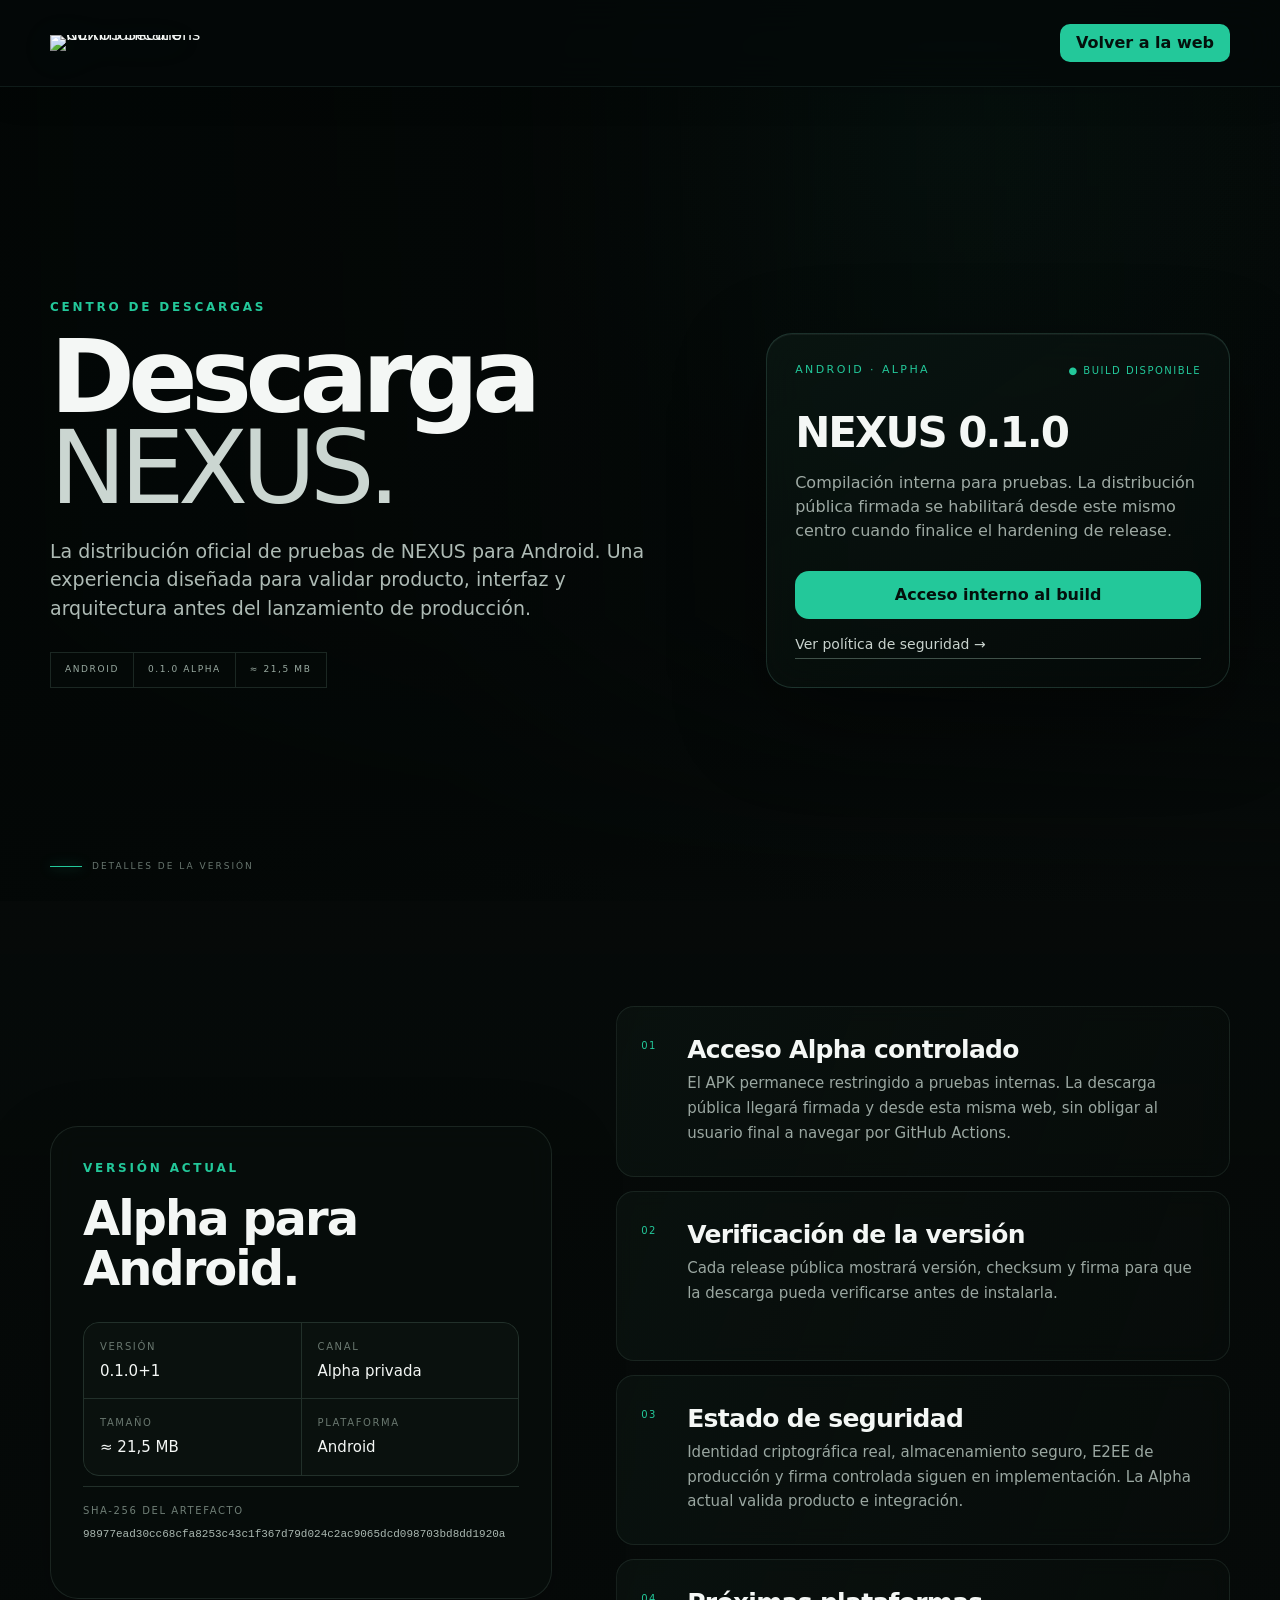
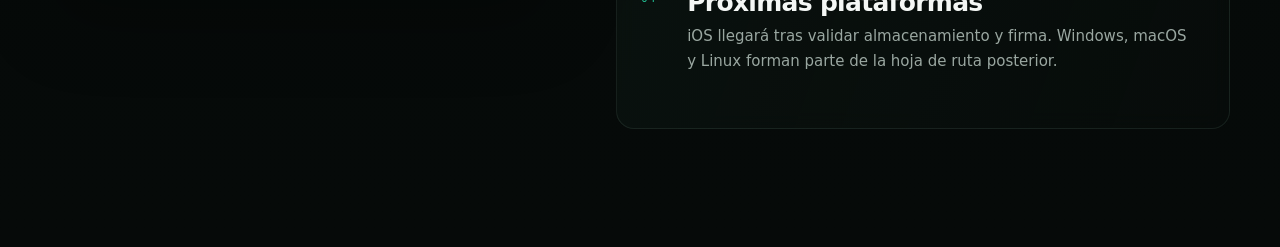
==== downloads.html @ a43343fd "fix: forzar carga visual v2 en downloads.html" ====
<!doctype html>
<html lang="es">
<head>
  <meta charset="utf-8">
  <meta name="viewport" content="width=device-width,initial-scale=1">
  <meta name="theme-color" content="#060a09">
  <meta name="robots" content="index,follow">
  <meta name="description" content="Descarga NEXUS para Android. Consulta versión, estado de la compilación, requisitos y SHA-256 de la versión Alpha.">
  <link rel="canonical" href="https://fortisintel.github.io/nexus-website/downloads.html">
  <meta property="og:type" content="website">
  <meta property="og:locale" content="es_ES">
  <meta property="og:title" content="Descargar NEXUS para Android">
  <meta property="og:description" content="Centro oficial de descargas de NEXUS. Versión Alpha para Android, información de compilación y verificación.">
  <meta property="og:url" content="https://fortisintel.github.io/nexus-website/downloads.html">
  <title>Descargar NEXUS para Android | NEXUS</title>
  <link rel="icon" type="image/webp" href="[data-uri]">
  <meta property="og:image" content="https://fortisintel.github.io/nexus-website/assets/brand/nexus-wordmark.webp">
  <link rel="stylesheet" href="assets/styles.css?v=20260921-visual-v2">
</head>
<body>
  <header class="site-header">
    <div class="shell header-inner">
      <a class="brand" href="index.html" aria-label="Volver a NEXUS">
        <img class="brand-wordmark" src="[data-uri]" alt="NEXUS Secure Communications">
      </a>
      <a class="button button-small" href="index.html">Volver a la web</a>
    </div>
  </header>

  <main>
    <section class="download-cinematic">
      <div class="download-cinematic-media" aria-hidden="true"></div>
      <div class="download-cinematic-veil" aria-hidden="true"></div>
      <div class="shell download-cinematic-inner">
        <div class="download-cinematic-copy" data-reveal>
          <p class="eyebrow">CENTRO DE DESCARGAS</p>
          <h1>Descarga<br><span>NEXUS.</span></h1>
          <p>La distribución oficial de pruebas de NEXUS para Android. Una experiencia diseñada para validar producto, interfaz y arquitectura antes del lanzamiento de producción.</p>
          <div class="download-version-line">
            <span>ANDROID</span><span>0.1.0 ALPHA</span><span>≈ 21,5 MB</span>
          </div>
        </div>

        <aside class="download-glass-card" data-reveal>
          <div class="release-top">
            <span class="platform">ANDROID · ALPHA</span>
            <span class="release-status">● BUILD DISPONIBLE</span>
          </div>
          <h2>NEXUS 0.1.0</h2>
          <p>Compilación interna para pruebas. La distribución pública firmada se habilitará desde este mismo centro cuando finalice el hardening de release.</p>
          <div class="download-glass-actions">
            <a class="button button-wide" href="https://github.com/fortisintel/nexus-secure-communications/actions/runs/35602500460" rel="noopener">Acceso interno al build</a>
            <a class="text-link" href="security.html">Ver política de seguridad →</a>
          </div>
        </aside>
      </div>
      <div class="hero-scroll-cue download-scroll-cue" aria-hidden="true"><span></span>DETALLES DE LA VERSIÓN</div>
    </section>

    <section class="download-info-section">
      <div class="download-info-texture" aria-hidden="true"></div>
      <div class="shell download-info-grid">
        <article class="release-spec-card" data-reveal>
          <p class="eyebrow">VERSIÓN ACTUAL</p>
          <h2>Alpha para Android.</h2>
          <dl class="release-facts release-facts-large">
            <div><dt>Versión</dt><dd>0.1.0+1</dd></div>
            <div><dt>Canal</dt><dd>Alpha privada</dd></div>
            <div><dt>Tamaño</dt><dd>≈ 21,5 MB</dd></div>
            <div><dt>Plataforma</dt><dd>Android</dd></div>
          </dl>
          <div class="release-hash">
            <span>SHA-256 DEL ARTEFACTO</span>
            <code>98977ead30cc68cfa8253c43c1f367d79d024c2ac9065dcd098703bd8dd1920a</code>
          </div>
        </article>

        <div class="download-details editorial-details">
          <article class="download-note" data-reveal>
            <span class="note-index">01</span>
            <h3>Acceso Alpha controlado</h3>
            <p>El APK permanece restringido a pruebas internas. La descarga pública llegará firmada y desde esta misma web, sin obligar al usuario final a navegar por GitHub Actions.</p>
          </article>
          <article class="download-note" data-reveal>
            <span class="note-index">02</span>
            <h3>Verificación de la versión</h3>
            <p>Cada release pública mostrará versión, checksum y firma para que la descarga pueda verificarse antes de instalarla.</p>
          </article>
          <article class="download-note" data-reveal>
            <span class="note-index">03</span>
            <h3>Estado de seguridad</h3>
            <p>Identidad criptográfica real, almacenamiento seguro, E2EE de producción y firma controlada siguen en implementación. La Alpha actual valida producto e integración.</p>
          </article>
          <article class="download-note" data-reveal>
            <span class="note-index">04</span>
            <h3>Próximas plataformas</h3>
            <p>iOS llegará tras validar almacenamiento y firma. Windows, macOS y Linux forman parte de la hoja de ruta posterior.</p>
          </article>
        </div>
      </div>
    </section>
  </main>
  <script src="assets/site.js?v=20260921-visual-v2"></script>
</body>
</html>
---- assets/styles.css ----
:root{
  --bg:#060a09;
  --bg-soft:#0c1210;
  --surface:#101714;
  --text:#f4f7f5;
  --muted:#9aa7a1;
  --line:#22302a;
  --accent:#23c89a;
  --accent-soft:#9fffe2;
  --max:1180px;
}
*{box-sizing:border-box}
html{scroll-behavior:smooth}
body{
  margin:0;
  font-family:Inter,ui-sans-serif,system-ui,-apple-system,BlinkMacSystemFont,"Segoe UI",sans-serif;
  background:var(--bg);
  color:var(--text);
  line-height:1.5;
}
a{color:inherit;text-decoration:none}
button,input,textarea,select{font:inherit}
img{max-width:100%}
.skip-link{
  position:absolute;left:-9999px;top:0;
}
.skip-link:focus{
  left:16px;top:16px;background:#fff;color:#000;padding:10px 14px;z-index:1000;
}
.shell{width:min(calc(100% - 40px),var(--max));margin:0 auto}
.site-header{
  position:sticky;top:0;z-index:50;
  background:rgba(6,10,9,.92);
  backdrop-filter:blur(18px);
  border-bottom:1px solid rgba(255,255,255,.06);
}
.header-inner{min-height:78px;display:flex;align-items:center;justify-content:space-between;gap:24px}
.brand{display:flex;align-items:center;gap:14px}
.brand-mark{
  width:42px;height:42px;border-radius:12px;display:grid;place-items:center;
  background:linear-gradient(135deg,var(--accent-soft),#0e7f63);
  color:#06100c;font-weight:900;font-size:24px;
}
.brand-copy{display:flex;flex-direction:column}
.brand-copy strong{letter-spacing:5px;font-size:16px}
.brand-copy small{font-size:8px;letter-spacing:2.2px;color:var(--muted)}
.primary-nav{display:flex;align-items:center;gap:26px;font-size:14px;color:#dbe3df}
.primary-nav a:not(.button):hover{color:#fff}
.menu-toggle{display:none;background:none;border:1px solid var(--line);color:#fff;border-radius:10px;padding:9px 12px}
.button{
  display:inline-flex;align-items:center;justify-content:center;
  min-height:48px;padding:0 20px;border-radius:14px;
  background:var(--accent);color:#04100c;font-weight:700;
  border:1px solid transparent;
}
.button:hover{filter:brightness(1.06)}
.button-small{min-height:38px;padding:0 15px;border-radius:10px}
.button-ghost{background:transparent;color:#fff;border-color:var(--line)}
.button-dark{background:#07100c;color:#fff;border-color:#07100c}
.hero{
  display:grid;grid-template-columns:1.15fr .85fr;gap:70px;align-items:center;
  padding-top:104px;padding-bottom:100px;
}
.eyebrow{margin:0 0 16px;color:var(--accent);font-size:12px;letter-spacing:2.8px;font-weight:700}
h1,h2,h3{margin:0;line-height:1.05}
h1{font-size:clamp(52px,7vw,92px);letter-spacing:-4px;max-width:780px}
h2{font-size:clamp(36px,5vw,62px);letter-spacing:-2px}
h3{font-size:26px;letter-spacing:-.7px}
.hero-lead{font-size:20px;max-width:760px;color:#b8c3be;margin:28px 0 0}
.hero-actions{display:flex;gap:12px;flex-wrap:wrap;margin-top:34px}
.hero-note{font-size:12px;color:#718079;margin-top:18px}
.hero-panel{
  border:1px solid var(--line);background:linear-gradient(180deg,#101815,#090e0c);
  border-radius:30px;padding:24px;min-height:470px;
}
.status-row{display:flex;justify-content:space-between;font-size:12px;letter-spacing:1.4px;color:var(--muted)}
.status-secure{color:var(--accent)}
.preview-chat{display:grid;gap:14px;margin:40px 0}
.preview-line{display:flex;gap:14px;padding:16px;border:1px solid var(--line);border-radius:16px;background:#0a100e}
.preview-line p{margin:4px 0 0;color:var(--muted);font-size:14px}
.avatar{width:38px;height:38px;border-radius:50%;display:grid;place-items:center;background:#16251f;color:var(--accent-soft);font-weight:700}
.ptt-button{
  width:170px;height:170px;border-radius:50%;margin:30px auto 0;display:grid;place-items:center;
  border:1px solid #295746;background:#0f221b;color:#aafbe3;font-size:13px;letter-spacing:1.6px;
}
.preview-caption{text-align:center;color:#66736d;font-size:11px;max-width:300px;margin:20px auto 0}
.section{padding-top:96px;padding-bottom:96px}
.section-heading{max-width:760px;margin-bottom:48px}
.section-heading>p:last-child{color:#a7b3ad;font-size:18px}
.feature-grid{display:grid;grid-template-columns:repeat(4,1fr);gap:16px}
.feature-card{border-top:1px solid var(--line);padding:28px 0 10px}
.feature-index{display:block;color:#637069;font-size:12px;margin-bottom:45px}
.feature-card p{color:var(--muted)}
.section-dark{background:#0a0f0d;border-top:1px solid #101713;border-bottom:1px solid #101713}
.security-layout{display:grid;grid-template-columns:.9fr 1.1fr;gap:80px}
.security-layout>div:first-child>p:last-child{color:#a7b3ad;font-size:18px}
.security-list{display:grid}
.security-list>div{padding:22px 0;border-bottom:1px solid var(--line);display:grid;grid-template-columns:220px 1fr;gap:24px}
.security-list span{color:var(--muted)}
.download-grid{display:grid;grid-template-columns:1.4fr 1fr 1fr;gap:16px}
.download-card{border:1px solid var(--line);border-radius:22px;padding:28px;background:#0a0f0d;min-height:300px;display:flex;flex-direction:column;justify-content:space-between}
.download-card.featured{background:linear-gradient(145deg,#10231c,#0a0f0d)}
.download-card p{color:var(--muted)}
.platform{font-size:11px;letter-spacing:2.4px;color:var(--accent)}
.download-meta{display:grid;gap:5px;color:#748179;font-size:12px}
.section-accent{background:var(--accent);color:#04100c}
.section-accent .eyebrow{color:#0a5f49}
.org-layout{display:grid;grid-template-columns:1fr 1fr;gap:80px}
.org-copy p{font-size:18px}
.org-copy ul{padding-left:18px;margin:28px 0}
.docs-grid{display:grid;grid-template-columns:repeat(3,1fr);gap:16px}
.doc-card{border:1px solid var(--line);border-radius:18px;padding:22px;display:flex;min-height:150px;flex-direction:column;justify-content:space-between;background:#0a0f0d}
.doc-card span{color:var(--accent);font-size:12px;letter-spacing:1.6px}
.doc-card strong{font-size:18px}
.about{max-width:860px;margin-left:auto;margin-right:auto}
.about>p:last-child{color:var(--muted);font-size:18px;max-width:720px}
.site-footer{border-top:1px solid var(--line);padding:48px 0}
.footer-grid{display:grid;grid-template-columns:1.5fr 1fr 1fr auto;gap:30px;align-items:start}
.footer-grid>div{display:grid;gap:8px}
.footer-grid p{margin:0;color:var(--muted);font-size:11px;letter-spacing:2px}
.footer-grid a{color:#b8c3be;font-size:14px}
.footer-grid small{color:#68756f}
@media (max-width:900px){
  .menu-toggle{display:block}
  .primary-nav{
    display:none;position:absolute;left:20px;right:20px;top:70px;flex-direction:column;align-items:stretch;
    padding:18px;background:#0b100e;border:1px solid var(--line);border-radius:16px
  }
  .primary-nav.is-open{display:flex}
  .hero,.security-layout,.org-layout{grid-template-columns:1fr;gap:42px}
  .feature-grid{grid-template-columns:repeat(2,1fr)}
  .download-grid{grid-template-columns:1fr}
  .docs-grid{grid-template-columns:1fr}
  .footer-grid{grid-template-columns:1fr 1fr}
}
@media (max-width:600px){
  .shell{width:min(calc(100% - 28px),var(--max))}
  .hero{padding-top:68px;padding-bottom:70px}
  h1{letter-spacing:-2.4px}
  .hero-lead{font-size:17px}
  .feature-grid{grid-template-columns:1fr}
  .security-list>div{grid-template-columns:1fr;gap:6px}
  .footer-grid{grid-template-columns:1fr}
  .brand-copy small{display:none}
}
@media (prefers-reduced-motion:reduce){
  html{scroll-behavior:auto}
}

.brand-logo{width:44px;height:44px;object-fit:contain;border-radius:12px;flex:0 0 auto}
.hero-brand-logo{display:block;width:min(240px,72%);height:auto;margin:8px auto 26px;filter:drop-shadow(0 10px 32px rgba(35,200,154,.18))}
.footer-logo{display:block;width:190px;max-width:100%;height:auto}
.footer-brand{align-content:start}
@media (max-width:600px){
  .hero-brand-logo{width:min(210px,78%)}
  .footer-logo{width:165px}
}
.download-showcase{display:grid;grid-template-columns:.92fr 1.08fr;gap:64px;align-items:center}
.download-copy>p:not(.eyebrow){font-size:18px;color:var(--muted);max-width:620px}
.download-actions{display:flex;align-items:center;gap:18px;flex-wrap:wrap;margin-top:30px}
.text-link{color:#c9d3ce;font-size:14px;border-bottom:1px solid #405149;padding-bottom:3px}
.release-card{border:1px solid #2a4037;border-radius:28px;padding:30px;background:linear-gradient(145deg,#10251d,#090e0c 64%);box-shadow:inset 0 1px 0 rgba(255,255,255,.04)}
.release-top{display:flex;justify-content:space-between;gap:18px;align-items:center;margin-bottom:32px}
.release-status{font-size:10px;letter-spacing:1.5px;color:var(--accent)}
.release-card>p{color:var(--muted);max-width:540px}
.release-facts{display:grid;grid-template-columns:repeat(2,1fr);gap:1px;background:var(--line);border:1px solid var(--line);border-radius:16px;overflow:hidden;margin:28px 0}
.release-facts div{background:#0a110e;padding:16px}
.release-facts dt{font-size:10px;letter-spacing:1.6px;text-transform:uppercase;color:#69776f}
.release-facts dd{margin:6px 0 0;font-size:15px}
.release-hash{padding:16px 0 24px;border-top:1px solid var(--line)}
.release-hash span{display:block;font-size:10px;letter-spacing:1.6px;color:#6f7e76;margin-bottom:8px}
.release-hash code{display:block;color:#aab8b1;font-size:11px;word-break:break-all;line-height:1.5}
.button-wide{width:100%}
.platform-row{display:grid;grid-template-columns:repeat(5,1fr);gap:1px;margin-top:26px;border:1px solid var(--line);background:var(--line);border-radius:16px;overflow:hidden}
.platform-row span{background:#090e0c;padding:18px;display:flex;flex-direction:column;gap:4px}
.platform-row strong{font-size:14px}
.platform-row small{color:#6d7b74;font-size:11px}
.download-page-hero{padding-top:82px;padding-bottom:48px;max-width:860px}
.download-page-hero p:last-child{color:var(--muted);font-size:18px;max-width:720px}
.download-primary{display:grid;grid-template-columns:.8fr 1.2fr;gap:32px;align-items:start;padding-bottom:90px}
.download-device{border:1px solid var(--line);border-radius:28px;padding:30px;background:linear-gradient(160deg,#123027,#08100d);min-height:420px;display:flex;flex-direction:column;justify-content:space-between}
.download-device .device-icon{font-size:58px;color:var(--accent);line-height:1}
.download-device p{color:var(--muted)}
.download-details{display:grid;gap:18px}
.download-note{border:1px solid var(--line);border-radius:18px;padding:20px;background:#0a0f0d}
.download-note h3{font-size:18px;margin-bottom:8px}
.download-note p{margin:0;color:var(--muted)}
.download-internal-link{display:inline-flex;margin-top:12px;color:var(--accent);font-weight:650}
@media (max-width:900px){
  .download-showcase,.download-primary{grid-template-columns:1fr}
  .platform-row{grid-template-columns:1fr 1fr}
}
@media (max-width:600px){
  .release-facts{grid-template-columns:1fr}
  .platform-row{grid-template-columns:1fr}
}

/* NEXUS official brand integration */
.header-inner{min-height:86px}
.brand{display:inline-flex;align-items:center;line-height:0;flex:0 0 auto}
.brand-wordmark{
  display:block;
  width:236px;
  max-width:34vw;
  height:auto;
  object-fit:contain;
  filter:drop-shadow(0 5px 18px rgba(20,184,134,.08));
}
.hero-panel{
  position:relative;
  overflow:hidden;
  background:
    radial-gradient(circle at 50% 6%,rgba(20,184,134,.10),transparent 34%),
    linear-gradient(180deg,#0d1512,#080d0b);
}
.hero-symbol{
  display:block;
  width:94px;
  height:94px;
  object-fit:contain;
  margin:8px 0 28px;
  filter:drop-shadow(0 10px 24px rgba(20,184,134,.12));
}
.footer-wordmark{
  display:block;
  width:252px;
  max-width:100%;
  height:auto;
  object-fit:contain;
  opacity:.96;
}
.footer-brand{align-content:start}
.download-symbol{
  display:block;
  width:92px;
  height:92px;
  object-fit:contain;
  margin-bottom:26px;
  filter:drop-shadow(0 10px 22px rgba(20,184,134,.12));
}
@media (max-width:900px){
  .brand-wordmark{width:210px;max-width:55vw}
}
@media (max-width:600px){
  .header-inner{min-height:74px}
  .brand-wordmark{width:176px;max-width:58vw}
  .hero-symbol{width:78px;height:78px;margin-bottom:22px}
  .footer-wordmark{width:210px}
  .download-symbol{width:78px;height:78px}
}

/* 2026 cinematic NEXUS visual system */
body{
  background:
    radial-gradient(circle at 75% 8%,rgba(15,111,84,.10),transparent 22%),
    var(--bg);
}
.site-header{
  background:rgba(4,8,7,.72);
  border-bottom:1px solid rgba(151,255,222,.08);
  box-shadow:0 8px 34px rgba(0,0,0,.14);
}
.hero-cinematic{
  position:relative;
  min-height:calc(100svh - 86px);
  width:100%;
  max-width:none;
  margin:0;
  padding:clamp(84px,11vh,140px) max(20px,calc((100vw - var(--max))/2)) 90px;
  display:flex;
  align-items:center;
  overflow:hidden;
  isolation:isolate;
}
.hero-cinematic-media{
  position:absolute;
  z-index:-4;
  inset:-4%;
  background:url("visuals/hero-global-v2.webp") 62% center/cover no-repeat;
  transform:scale(1.04) translate3d(var(--parallax-x,0),var(--parallax-y,0),0);
  transition:transform 1.2s cubic-bezier(.2,.7,.2,1);
  animation:cinematicBreath 18s ease-in-out infinite alternate;
}
.hero-cinematic-veil{
  position:absolute;z-index:-3;inset:0;
  background:
    linear-gradient(90deg,rgba(3,7,6,.90) 0%,rgba(3,7,6,.74) 34%,rgba(3,7,6,.28) 61%,rgba(3,7,6,.06) 100%),
    linear-gradient(180deg,rgba(0,0,0,.18),rgba(3,7,6,.36) 75%,var(--bg));
}
.hero-cinematic-glow{
  position:absolute;z-index:-2;width:48vw;height:48vw;min-width:500px;min-height:500px;
  left:25%;top:26%;border-radius:50%;
  background:radial-gradient(circle,rgba(34,199,154,.12),transparent 64%);
  filter:blur(10px);animation:auroraDrift 12s ease-in-out infinite alternate;pointer-events:none;
}
.hero-copy-cinematic{width:min(720px,58vw);position:relative;z-index:2}
.hero-copy-cinematic h1{font-size:clamp(64px,7.1vw,112px);line-height:.91;letter-spacing:-.065em}
.hero-copy-cinematic h1 span{font-weight:410;color:#c8d4ce}
.hero-copy-cinematic .hero-lead{max-width:690px;color:#b0bcb6;text-shadow:0 2px 22px rgba(0,0,0,.55)}
.hero-signal-card{
  position:absolute;right:max(24px,calc((100vw - var(--max))/2));bottom:72px;
  width:min(405px,34vw);padding:20px 22px;
  border:1px solid rgba(159,255,226,.13);border-radius:20px;
  background:linear-gradient(145deg,rgba(10,19,16,.73),rgba(5,10,8,.56));
  box-shadow:0 24px 70px rgba(0,0,0,.34),inset 0 1px 0 rgba(255,255,255,.04);
  backdrop-filter:blur(18px) saturate(120%);
}
.signal-card-top{display:flex;justify-content:space-between;gap:16px;font-size:10px;letter-spacing:1.6px;color:#77877f}
.signal-grid{display:grid;grid-template-columns:1fr 1fr;gap:1px;margin-top:17px;background:rgba(143,174,160,.12)}
.signal-grid span{display:flex;flex-direction:column;gap:3px;background:rgba(5,11,9,.76);padding:13px}
.signal-grid small{font-size:8px;letter-spacing:1.45px;color:#68766f}
.signal-grid strong{font-size:12px;font-weight:550;color:#d8e2dd}
.hero-scroll-cue{
  position:absolute;left:max(20px,calc((100vw - var(--max))/2));bottom:28px;
  display:flex;align-items:center;gap:10px;font-size:9px;letter-spacing:2px;color:#68766f;
}
.hero-scroll-cue span{width:32px;height:1px;background:var(--accent);box-shadow:0 0 12px rgba(35,200,154,.7)}

.section-textured{position:relative;overflow:hidden;isolation:isolate}
.section-textured::before{
  content:"";position:absolute;z-index:-2;inset:-8%;
  background:url("visuals/texture-waves-v2.webp") center/cover no-repeat;
  opacity:.28;filter:saturate(.84) contrast(1.1);
  animation:textureDrift 22s ease-in-out infinite alternate;
}
.section-textured::after{
  content:"";position:absolute;z-index:-1;inset:0;
  background:linear-gradient(90deg,rgba(7,12,10,.96),rgba(7,12,10,.80) 46%,rgba(7,12,10,.54)),linear-gradient(180deg,#080d0b 0%,transparent 35%,#080d0b 100%);
}
.security-list>div{background:linear-gradient(90deg,rgba(11,19,16,.36),transparent);padding-left:16px;padding-right:12px}
.security-list>div:hover{background:linear-gradient(90deg,rgba(23,82,64,.28),transparent)}

.downloads-home{
  position:relative;
  isolation:isolate;
}
.downloads-home::before{
  content:"";position:absolute;z-index:-2;right:0;top:28px;bottom:20px;width:min(56vw,850px);
  background:
    linear-gradient(90deg,var(--bg) 0%,rgba(6,10,9,.32) 33%,rgba(6,10,9,.10)),
    url("visuals/product-phone-v2.webp") center/cover no-repeat;
  opacity:.40;mask-image:linear-gradient(90deg,transparent 0%,#000 24%,#000 100%);
}
.downloads-home::after{
  content:"";position:absolute;z-index:-1;inset:0;
  background:linear-gradient(90deg,var(--bg) 0%,rgba(6,10,9,.94) 41%,rgba(6,10,9,.38) 100%);
  pointer-events:none;
}
.downloads-home .download-showcase,.downloads-home .platform-row{position:relative;z-index:1}
.release-card{
  background:linear-gradient(145deg,rgba(12,29,23,.86),rgba(6,12,10,.82) 64%);
  backdrop-filter:blur(12px);box-shadow:0 28px 70px rgba(0,0,0,.27),inset 0 1px 0 rgba(255,255,255,.05)
}

.download-cinematic{
  position:relative;min-height:calc(100svh - 86px);display:flex;align-items:center;overflow:hidden;isolation:isolate;
}
.download-cinematic-media{
  position:absolute;z-index:-4;inset:-4%;
  background:url("visuals/product-phone-v2.webp") 66% center/cover no-repeat;
  transform:scale(1.04) translate3d(var(--parallax-x,0),var(--parallax-y,0),0);
  transition:transform 1.2s cubic-bezier(.2,.7,.2,1);
  animation:cinematicBreath 18s ease-in-out infinite alternate-reverse;
}
.download-cinematic-veil{
  position:absolute;z-index:-3;inset:0;
  background:linear-gradient(90deg,rgba(3,7,6,.90) 0%,rgba(3,7,6,.72) 35%,rgba(3,7,6,.18) 67%,rgba(3,7,6,.03)),linear-gradient(180deg,rgba(0,0,0,.15),rgba(3,7,6,.18) 65%,var(--bg));
}
.download-cinematic-inner{
  width:min(calc(100% - 40px),var(--max));display:grid;grid-template-columns:1fr .72fr;gap:72px;align-items:end;
  padding-top:90px;padding-bottom:92px;
}
.download-cinematic-copy{align-self:center;max-width:690px}
.download-cinematic-copy h1{font-size:clamp(68px,8vw,118px);line-height:.88;letter-spacing:-.065em}
.download-cinematic-copy h1 span{color:#cbd6d1;font-weight:410}
.download-cinematic-copy>p:not(.eyebrow){color:#aebbb5;font-size:19px;max-width:620px;margin:24px 0}
.download-version-line{display:flex;gap:0;flex-wrap:wrap;margin-top:30px}
.download-version-line span{border:1px solid rgba(148,190,171,.16);padding:10px 14px;font-size:9px;letter-spacing:1.6px;color:#9aaba2;background:rgba(6,12,10,.5)}
.download-version-line span+span{border-left:0}
.download-glass-card{
  border:1px solid rgba(159,255,226,.14);border-radius:26px;padding:28px;
  background:linear-gradient(145deg,rgba(11,23,19,.80),rgba(5,10,8,.66));
  backdrop-filter:blur(20px) saturate(125%);box-shadow:0 30px 90px rgba(0,0,0,.40),inset 0 1px 0 rgba(255,255,255,.05);
}
.download-glass-card h2{font-size:42px;margin:28px 0 12px}
.download-glass-card>p{color:#9eaaa4}
.download-glass-actions{display:grid;gap:15px;margin-top:28px}
.download-scroll-cue{left:max(20px,calc((100vw - var(--max))/2))}

.download-info-section{position:relative;padding:105px 0 118px;overflow:hidden;isolation:isolate}
.download-info-texture{
  position:absolute;z-index:-2;inset:-5%;
  background:url("visuals/texture-waves-v2.webp") center/cover no-repeat;opacity:.24;
  animation:textureDrift 24s ease-in-out infinite alternate-reverse;
}
.download-info-section::after{
  content:"";position:absolute;z-index:-1;inset:0;
  background:linear-gradient(180deg,rgba(6,10,9,.82),rgba(6,10,9,.96) 45%,var(--bg));
}
.download-info-grid{display:grid;grid-template-columns:.9fr 1.1fr;gap:64px;align-items:start}
.release-spec-card{
  position:sticky;top:120px;padding:32px;border:1px solid rgba(143,177,162,.15);border-radius:28px;
  background:rgba(8,14,12,.72);backdrop-filter:blur(15px);box-shadow:0 25px 70px rgba(0,0,0,.25)
}
.release-spec-card h2{font-size:48px;margin-bottom:26px}
.release-facts-large{margin-bottom:10px}
.editorial-details{gap:14px}
.editorial-details .download-note{
  position:relative;padding:30px 30px 30px 70px;min-height:170px;
  background:linear-gradient(110deg,rgba(10,18,15,.90),rgba(8,13,11,.62));
  border-color:rgba(130,168,151,.13);backdrop-filter:blur(10px)
}
.note-index{position:absolute;left:24px;top:31px;font-size:10px;letter-spacing:1.5px;color:var(--accent)}
.editorial-details .download-note h3{font-size:25px}
.editorial-details .download-note p{font-size:15px;line-height:1.65}

[data-reveal]{opacity:0;transform:translateY(22px);transition:opacity .9s cubic-bezier(.2,.7,.2,1),transform .9s cubic-bezier(.2,.7,.2,1)}
[data-reveal].is-visible{opacity:1;transform:none}

@keyframes cinematicBreath{
  0%{transform:scale(1.04) translate3d(var(--parallax-x,0),var(--parallax-y,0),0)}
  100%{transform:scale(1.085) translate3d(var(--parallax-x,0),calc(var(--parallax-y,0) - 7px),0)}
}
@keyframes auroraDrift{
  from{transform:translate3d(-2%,-2%,0) scale(.96);opacity:.6}
  to{transform:translate3d(8%,5%,0) scale(1.12);opacity:1}
}
@keyframes textureDrift{
  from{transform:scale(1.02) translate3d(-1%,0,0)}
  to{transform:scale(1.08) translate3d(2%,-1.5%,0)}
}

@media(max-width:900px){
  .hero-cinematic{min-height:860px;padding-top:100px;align-items:flex-start}
  .hero-cinematic-media{background-position:68% center}
  .hero-cinematic-veil{background:linear-gradient(180deg,rgba(3,7,6,.91) 0%,rgba(3,7,6,.69) 48%,rgba(3,7,6,.82) 76%,var(--bg))}
  .hero-copy-cinematic{width:100%;max-width:680px}
  .hero-signal-card{left:20px;right:20px;bottom:72px;width:auto}
  .download-cinematic{min-height:900px}
  .download-cinematic-media{background-position:64% center}
  .download-cinematic-veil{background:linear-gradient(180deg,rgba(3,7,6,.88),rgba(3,7,6,.55) 48%,rgba(3,7,6,.88) 74%,var(--bg))}
  .download-cinematic-inner{grid-template-columns:1fr;gap:36px;align-items:start}
  .download-cinematic-copy{max-width:670px}
  .download-glass-card{max-width:590px}
  .download-info-grid{grid-template-columns:1fr}
  .release-spec-card{position:relative;top:auto}
}
@media(max-width:600px){
  .hero-cinematic{min-height:840px;padding:78px 14px 90px}
  .hero-cinematic-media{background-position:72% center;opacity:.88}
  .hero-copy-cinematic h1,.download-cinematic-copy h1{font-size:clamp(54px,17vw,76px)}
  .hero-copy-cinematic .hero-lead,.download-cinematic-copy>p:not(.eyebrow){font-size:16px}
  .hero-signal-card{left:14px;right:14px;bottom:60px;padding:16px}
  .signal-grid{grid-template-columns:1fr 1fr}
  .hero-scroll-cue{display:none}
  .download-cinematic{min-height:920px}
  .download-cinematic-inner{width:calc(100% - 28px);padding-top:72px;padding-bottom:65px}
  .download-glass-card{padding:21px}
  .download-glass-card h2{font-size:34px}
  .download-info-section{padding:74px 0}
  .editorial-details .download-note{padding:25px 22px 25px 58px}
  .note-index{left:20px;top:27px}
}
@media(prefers-reduced-motion:reduce){
  *,*::before,*::after{animation-duration:.001ms!important;animation-iteration-count:1!important;transition-duration:.001ms!important;scroll-behavior:auto!important}
  [data-reveal]{opacity:1!important;transform:none!important}
}

/* v2 visual correction */
.hero-cinematic-media{filter:saturate(.86) contrast(1.08) brightness(.90)}
.download-cinematic-media{filter:saturate(.92) contrast(1.06) brightness(.92)}
.section-textured::before,.download-info-texture{opacity:.38}
.downloads-home::before{opacity:.58}
@media (min-width:901px){
  .hero-cinematic::after{
    content:"";
    position:absolute;
    right:max(22px,calc((100vw - var(--max))/2));
    top:50%;
    width:min(38vw,540px);
    height:min(58vh,560px);
    transform:translateY(-50%);
    border:1px solid rgba(146,255,221,.10);
    border-radius:30px;
    box-shadow:0 35px 110px rgba(0,0,0,.34), inset 0 1px 0 rgba(255,255,255,.035);
    pointer-events:none;
  }
}
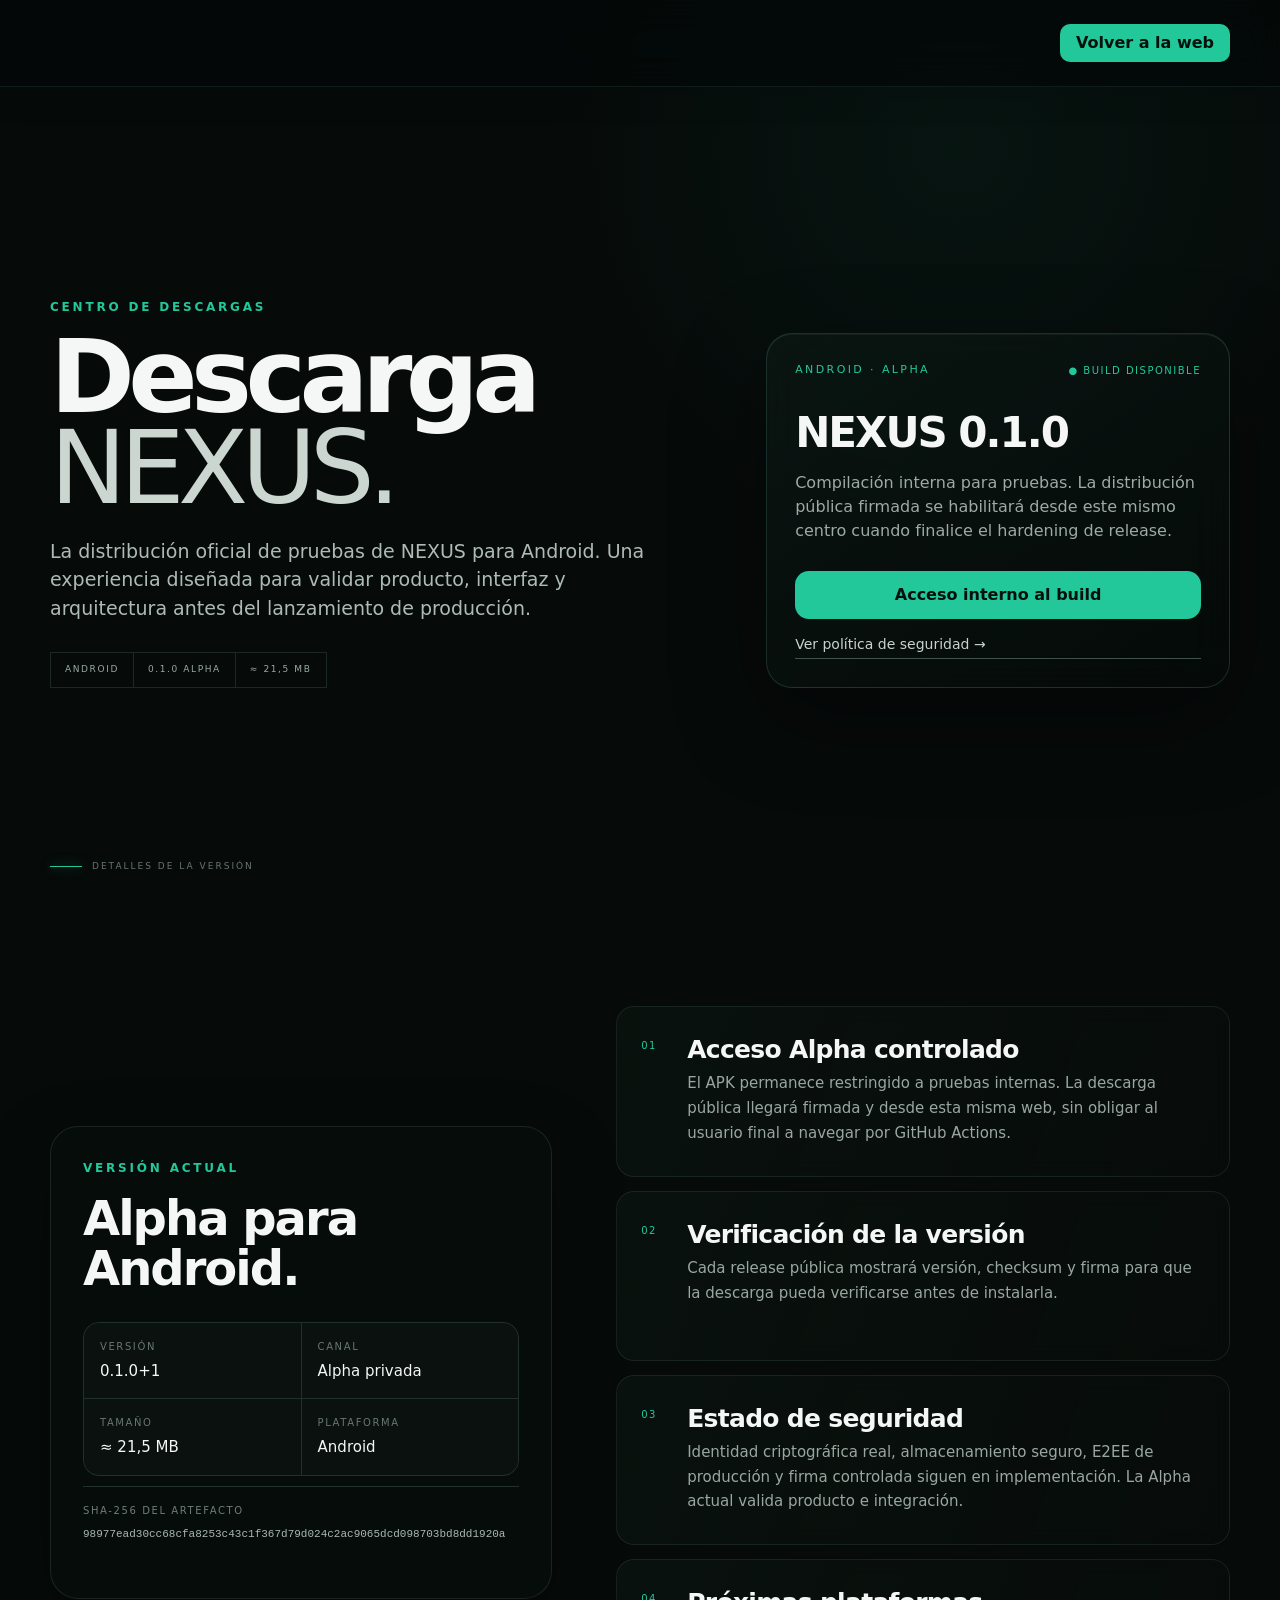
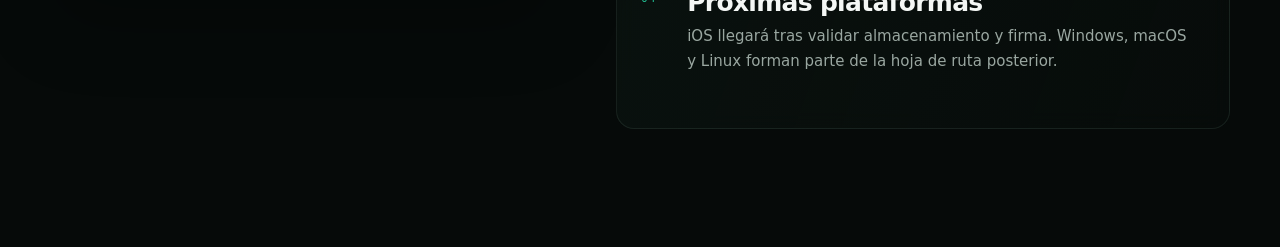
==== commit 60fd5c57: "fix: limpiar fondos y reparar logotipo en downloads.html" ====
--- a/downloads.html
+++ b/downloads.html
@@ -13,24 +13,33 @@
   <meta property="og:description" content="Centro oficial de descargas de NEXUS. Versión Alpha para Android, información de compilación y verificación.">
   <meta property="og:url" content="https://fortisintel.github.io/nexus-website/downloads.html">
   <title>Descargar NEXUS para Android | NEXUS</title>
-  <link rel="icon" type="image/webp" href="[data-uri]">
-  <meta property="og:image" content="https://fortisintel.github.io/nexus-website/assets/brand/nexus-wordmark.webp">
-  <link rel="stylesheet" href="assets/styles.css?v=20260921-visual-v2">
+  <link rel="icon" href="data:image/svg+xml,%3Csvg%20xmlns%3D%22http%3A%2F%2Fwww.w3.org%2F2000%2Fsvg%22%20viewBox%3D%220%200%2092%2092%22%3E%3Crect%20width%3D%2292%22%20height%3D%2292%22%20rx%3D%2220%22%20fill%3D%22%2307100D%22%2F%3E%3Cdefs%3E%3ClinearGradient%20id%3D%22g%22%20x1%3D%220%22%20y1%3D%220%22%20x2%3D%221%22%20y2%3D%221%22%3E%3Cstop%20offset%3D%220%25%22%20stop-color%3D%22%23C7FFF3%22%2F%3E%3Cstop%20offset%3D%2245%25%22%20stop-color%3D%22%2320C99A%22%2F%3E%3Cstop%20offset%3D%22100%25%22%20stop-color%3D%22%230A6B53%22%2F%3E%3C%2FlinearGradient%3E%3C%2Fdefs%3E%3Cpath%20d%3D%22M24%2069V23L68%2069V23%22%20fill%3D%22none%22%20stroke%3D%22url(%23g)%22%20stroke-width%3D%2216%22%20stroke-linecap%3D%22round%22%20stroke-linejoin%3D%22round%22%2F%3E%3C%2Fsvg%3E">
+  <link rel="stylesheet" href="assets/styles.css?v=20260921-clean-v3">
 </head>
 <body>
   <header class="site-header">
     <div class="shell header-inner">
-      <a class="brand" href="index.html" aria-label="Volver a NEXUS">
-        <img class="brand-wordmark" src="[data-uri]" alt="NEXUS Secure Communications">
-      </a>
+      <a class="brand" href="index.html" aria-label="Volver a NEXUS"><svg class="nexus-lockup" viewBox="0 0 430 92" role="img" aria-label="NEXUS Secure Communications" xmlns="http://www.w3.org/2000/svg">
+  <defs>
+    <linearGradient id="nexusG" x1="0" y1="0" x2="1" y2="1">
+      <stop offset="0%" stop-color="#B9FFF0"/>
+      <stop offset="38%" stop-color="#20C99A"/>
+      <stop offset="72%" stop-color="#0A6B53"/>
+      <stop offset="100%" stop-color="#D8FFF6"/>
+    </linearGradient>
+  </defs>
+  <g transform="translate(8 7)">
+    <path d="M18 66V17L64 66V17" fill="none" stroke="url(#nexusG)" stroke-width="16" stroke-linecap="round" stroke-linejoin="round"/>
+  </g>
+  <text x="105" y="49" fill="#F4F7F5" font-family="Inter,Segoe UI,Arial,sans-serif" font-size="42" font-weight="700" letter-spacing="8">NEXUS</text>
+  <text x="108" y="72" fill="#9CAAA3" font-family="Inter,Segoe UI,Arial,sans-serif" font-size="9.5" font-weight="500" letter-spacing="4.6">SECURE COMMUNICATIONS</text>
+</svg></a>
       <a class="button button-small" href="index.html">Volver a la web</a>
     </div>
   </header>
 
   <main>
     <section class="download-cinematic">
-      <div class="download-cinematic-media" aria-hidden="true"></div>
-      <div class="download-cinematic-veil" aria-hidden="true"></div>
       <div class="shell download-cinematic-inner">
         <div class="download-cinematic-copy" data-reveal>
           <p class="eyebrow">CENTRO DE DESCARGAS</p>
@@ -58,7 +67,6 @@
     </section>
 
     <section class="download-info-section">
-      <div class="download-info-texture" aria-hidden="true"></div>
       <div class="shell download-info-grid">
         <article class="release-spec-card" data-reveal>
           <p class="eyebrow">VERSIÓN ACTUAL</p>
@@ -100,6 +108,6 @@
       </div>
     </section>
   </main>
-  <script src="assets/site.js?v=20260921-visual-v2"></script>
+  <script src="assets/site.js?v=20260921-clean-v3"></script>
 </body>
 </html>
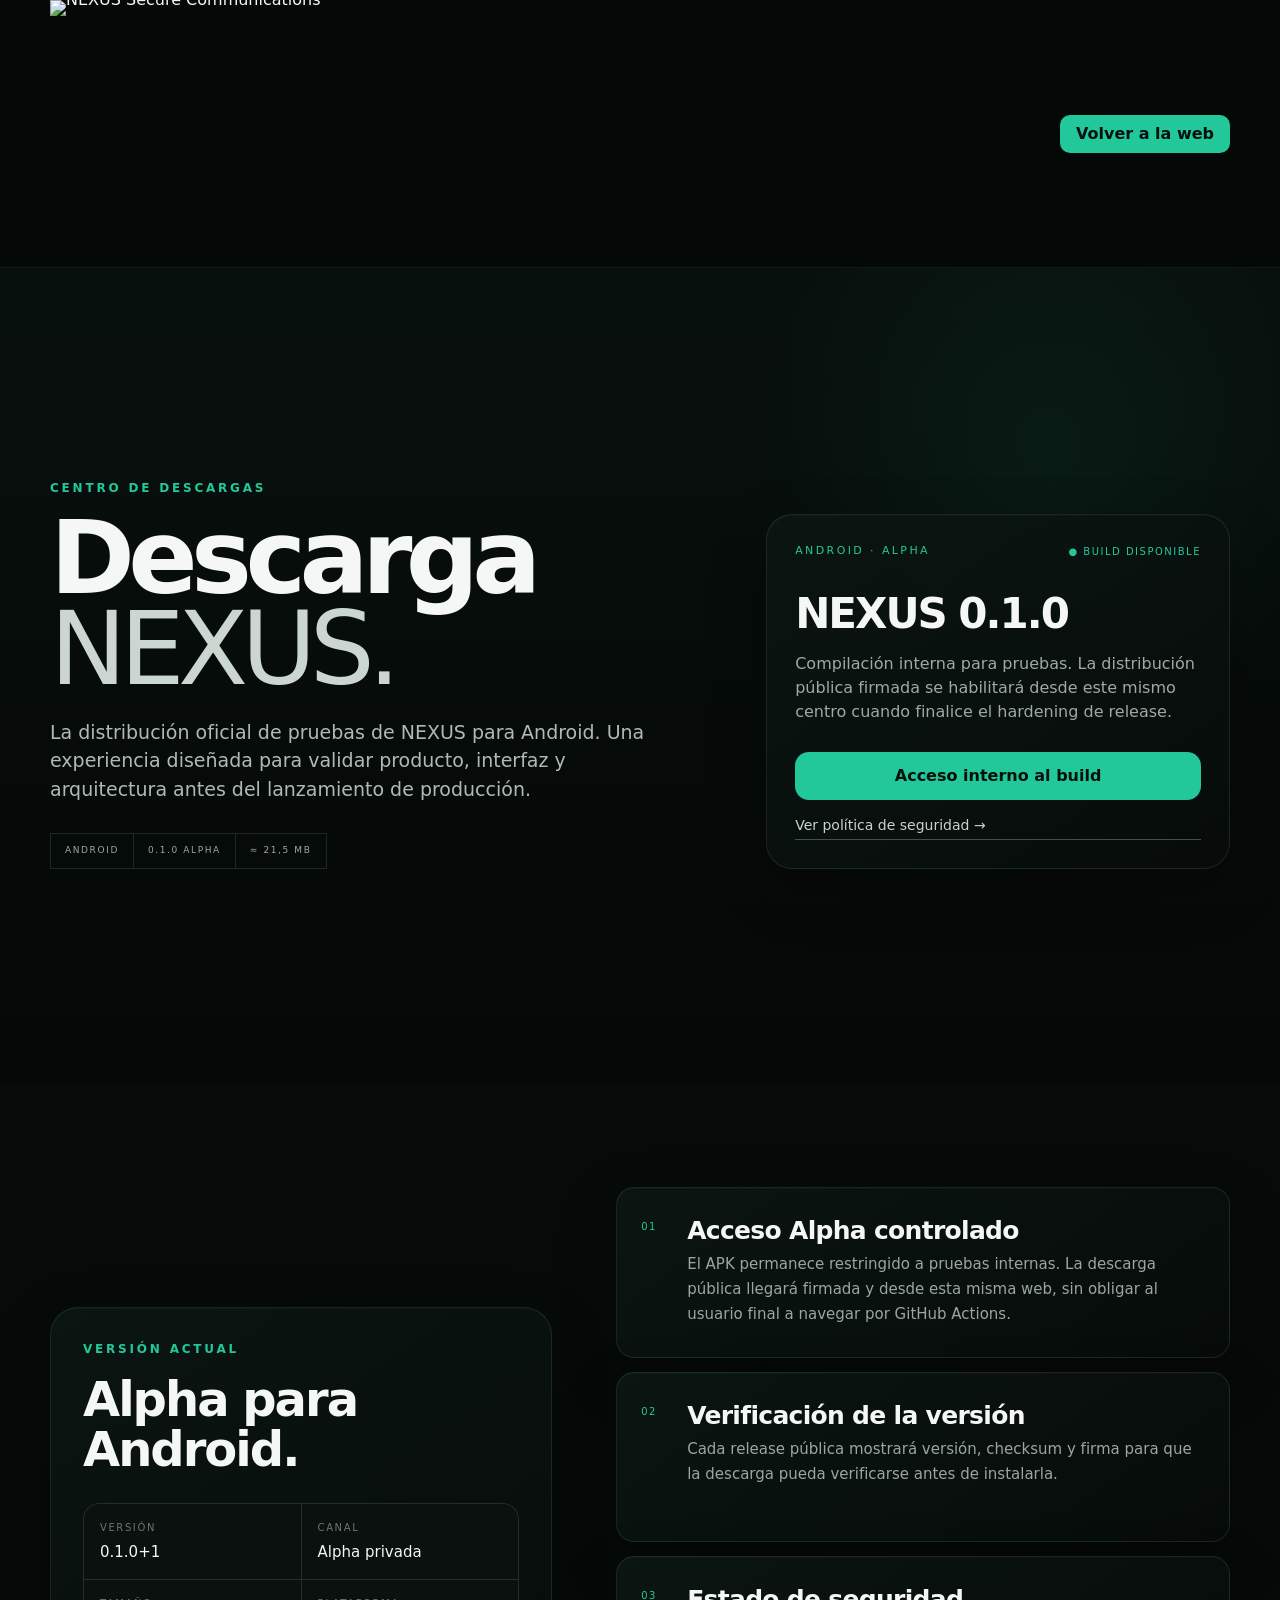
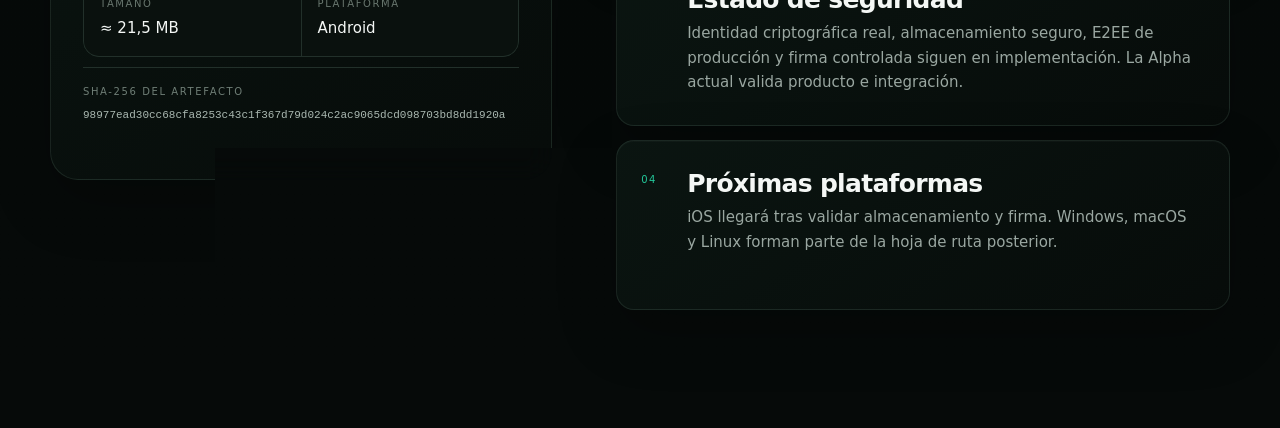
==== commit 22c98e10: "brand: usar logotipo original en downloads.html" ====
--- a/downloads.html
+++ b/downloads.html
@@ -14,26 +14,12 @@
   <meta property="og:url" content="https://fortisintel.github.io/nexus-website/downloads.html">
   <title>Descargar NEXUS para Android | NEXUS</title>
   <link rel="icon" href="data:image/svg+xml,%3Csvg%20xmlns%3D%22http%3A%2F%2Fwww.w3.org%2F2000%2Fsvg%22%20viewBox%3D%220%200%2092%2092%22%3E%3Crect%20width%3D%2292%22%20height%3D%2292%22%20rx%3D%2220%22%20fill%3D%22%2307100D%22%2F%3E%3Cdefs%3E%3ClinearGradient%20id%3D%22g%22%20x1%3D%220%22%20y1%3D%220%22%20x2%3D%221%22%20y2%3D%221%22%3E%3Cstop%20offset%3D%220%25%22%20stop-color%3D%22%23C7FFF3%22%2F%3E%3Cstop%20offset%3D%2245%25%22%20stop-color%3D%22%2320C99A%22%2F%3E%3Cstop%20offset%3D%22100%25%22%20stop-color%3D%22%230A6B53%22%2F%3E%3C%2FlinearGradient%3E%3C%2Fdefs%3E%3Cpath%20d%3D%22M24%2069V23L68%2069V23%22%20fill%3D%22none%22%20stroke%3D%22url(%23g)%22%20stroke-width%3D%2216%22%20stroke-linecap%3D%22round%22%20stroke-linejoin%3D%22round%22%2F%3E%3C%2Fsvg%3E">
-  <link rel="stylesheet" href="assets/styles.css?v=20260921-clean-v3">
+  <link rel="stylesheet" href="assets/styles.css?v=20260921-original-logo-final">
 </head>
 <body>
   <header class="site-header">
     <div class="shell header-inner">
-      <a class="brand" href="index.html" aria-label="Volver a NEXUS"><svg class="nexus-lockup" viewBox="0 0 430 92" role="img" aria-label="NEXUS Secure Communications" xmlns="http://www.w3.org/2000/svg">
-  <defs>
-    <linearGradient id="nexusG" x1="0" y1="0" x2="1" y2="1">
-      <stop offset="0%" stop-color="#B9FFF0"/>
-      <stop offset="38%" stop-color="#20C99A"/>
-      <stop offset="72%" stop-color="#0A6B53"/>
-      <stop offset="100%" stop-color="#D8FFF6"/>
-    </linearGradient>
-  </defs>
-  <g transform="translate(8 7)">
-    <path d="M18 66V17L64 66V17" fill="none" stroke="url(#nexusG)" stroke-width="16" stroke-linecap="round" stroke-linejoin="round"/>
-  </g>
-  <text x="105" y="49" fill="#F4F7F5" font-family="Inter,Segoe UI,Arial,sans-serif" font-size="42" font-weight="700" letter-spacing="8">NEXUS</text>
-  <text x="108" y="72" fill="#9CAAA3" font-family="Inter,Segoe UI,Arial,sans-serif" font-size="9.5" font-weight="500" letter-spacing="4.6">SECURE COMMUNICATIONS</text>
-</svg></a>
+      <a class="brand brand-original-wrap" href="index.html" aria-label="Volver a NEXUS"><img class="brand-original" src="/nexus-website/assets/brand/nexus-logo-original.png" alt="NEXUS Secure Communications" width="800" height="267" decoding="async" fetchpriority="high"></a>
       <a class="button button-small" href="index.html">Volver a la web</a>
     </div>
   </header>
--- a/assets/styles.css
+++ b/assets/styles.css
@@ -486,3 +486,104 @@
     pointer-events:none;
   }
 }
+
+/* NEXUS clean visual reset — 2026-09-21 */
+:root{--nexus-panel:#09110e;--nexus-panel-2:#0b1511}
+body{
+  background:
+    radial-gradient(circle at 82% 6%,rgba(22,152,112,.055),transparent 24%),
+    linear-gradient(180deg,#060b09 0%,#050807 100%) !important;
+}
+.site-header{
+  background:rgba(5,9,8,.94)!important;
+  border-bottom:1px solid rgba(157,190,176,.10)!important;
+  box-shadow:none!important;
+  backdrop-filter:blur(12px);
+}
+.brand{display:inline-flex!important;align-items:center!important;line-height:0!important}
+.nexus-lockup{display:block;width:270px;height:auto;max-width:48vw}
+.footer-brand .nexus-lockup{width:280px;max-width:100%}
+.nexus-symbol-inline{display:block;width:88px;height:88px}
+
+/* Remove all raster/effect backgrounds introduced in the cinematic pass */
+.hero-cinematic-media,
+.hero-cinematic-veil,
+.hero-cinematic-glow,
+.download-cinematic-media,
+.download-cinematic-veil,
+.download-info-texture,
+.section-textured::before,
+.section-textured::after,
+.downloads-home::before,
+.downloads-home::after{
+  display:none!important;
+  background:none!important;
+  animation:none!important;
+  filter:none!important;
+  opacity:0!important;
+}
+
+/* Clean, non-pixelated background treatment */
+.hero-cinematic{
+  background:
+    radial-gradient(circle at 78% 24%,rgba(28,190,143,.085),transparent 24%),
+    linear-gradient(180deg,#08100d 0%,#060b09 62%,#050807 100%)!important;
+}
+.download-cinematic{
+  background:
+    radial-gradient(circle at 82% 22%,rgba(28,190,143,.075),transparent 24%),
+    linear-gradient(180deg,#08100d 0%,#060b09 62%,#050807 100%)!important;
+}
+.section-textured,
+.download-info-section,
+.downloads-home{
+  background:linear-gradient(180deg,#07100d,#050807)!important;
+}
+.hero-cinematic::after{display:none!important}
+
+.hero-signal-card,
+.download-glass-card,
+.release-spec-card,
+.release-card,
+.download-note{
+  background:linear-gradient(145deg,rgba(11,22,18,.94),rgba(7,12,10,.96))!important;
+  backdrop-filter:blur(14px);
+  border-color:rgba(132,174,155,.14)!important;
+  box-shadow:0 22px 60px rgba(0,0,0,.24),inset 0 1px 0 rgba(255,255,255,.025)!important;
+}
+
+/* Keep only restrained motion */
+[data-reveal]{opacity:1!important;transform:none!important;transition:none!important}
+.hero-scroll-cue{display:none!important}
+.hero-cinematic,
+.download-cinematic,
+.section-textured::before,
+.download-info-texture{animation:none!important}
+.hero-cinematic-media,
+.download-cinematic-media{transform:none!important}
+body *{scroll-behavior:smooth}
+
+/* Typography and spacing polish */
+.hero-copy-cinematic h1,
+.download-cinematic-copy h1{
+  text-shadow:none!important;
+}
+.hero-copy-cinematic .hero-lead,
+.download-cinematic-copy>p:not(.eyebrow){
+  text-shadow:none!important;
+}
+.header-inner{min-height:82px!important}
+
+@media(max-width:900px){
+  .nexus-lockup{width:230px;max-width:58vw}
+  .hero-cinematic{min-height:760px!important}
+  .download-cinematic{min-height:760px!important}
+}
+@media(max-width:600px){
+  .header-inner{min-height:70px!important}
+  .nexus-lockup{width:188px;max-width:68vw}
+  .footer-brand .nexus-lockup{width:210px}
+  .nexus-symbol-inline{width:72px;height:72px}
+  .hero-cinematic{min-height:720px!important}
+  .download-cinematic{min-height:760px!important}
+}
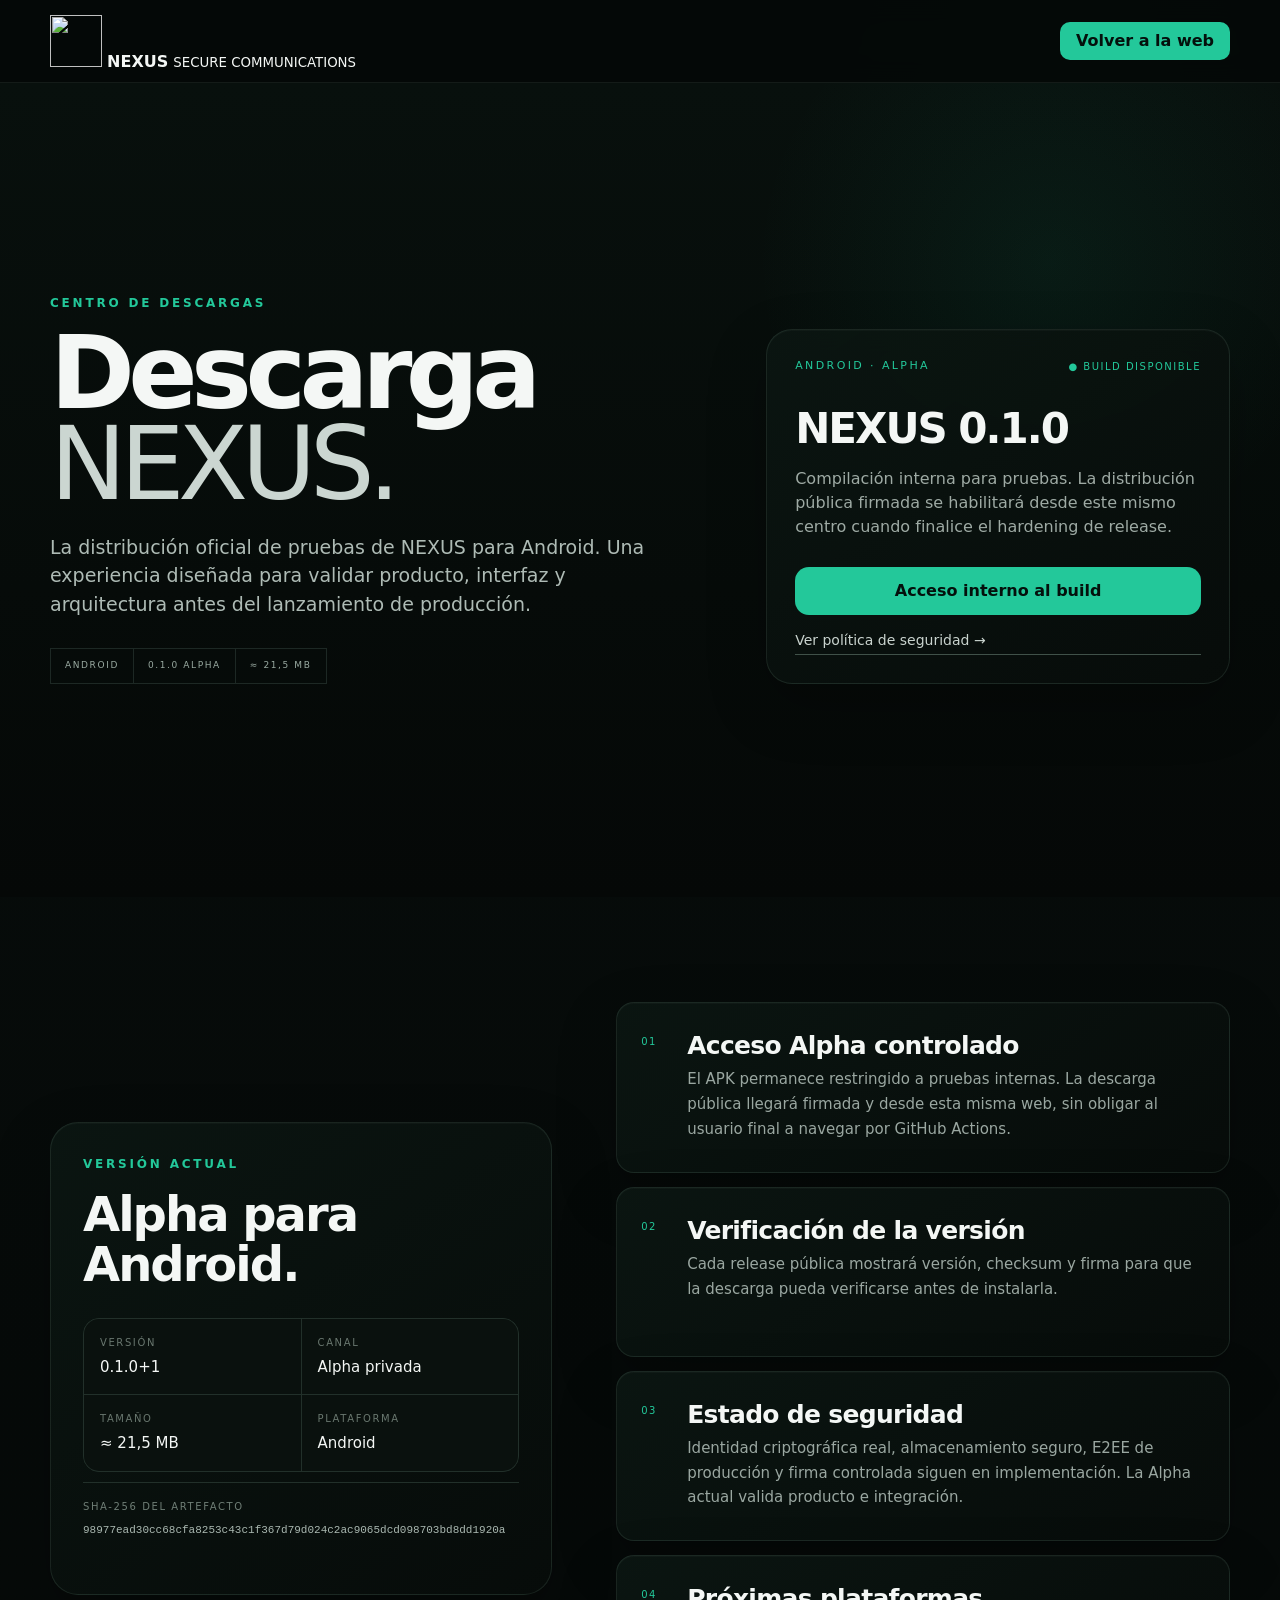
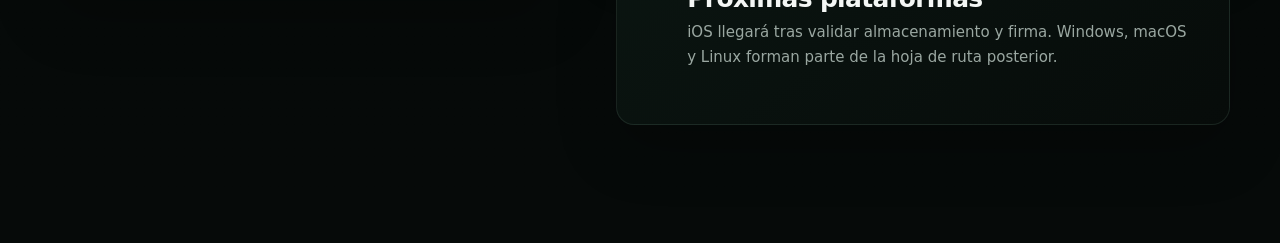
==== commit 1f66f371: "fix: eliminar placa blanca y restaurar marca visible en downloads.html" ====
--- a/downloads.html
+++ b/downloads.html
@@ -14,12 +14,18 @@
   <meta property="og:url" content="https://fortisintel.github.io/nexus-website/downloads.html">
   <title>Descargar NEXUS para Android | NEXUS</title>
   <link rel="icon" href="data:image/svg+xml,%3Csvg%20xmlns%3D%22http%3A%2F%2Fwww.w3.org%2F2000%2Fsvg%22%20viewBox%3D%220%200%2092%2092%22%3E%3Crect%20width%3D%2292%22%20height%3D%2292%22%20rx%3D%2220%22%20fill%3D%22%2307100D%22%2F%3E%3Cdefs%3E%3ClinearGradient%20id%3D%22g%22%20x1%3D%220%22%20y1%3D%220%22%20x2%3D%221%22%20y2%3D%221%22%3E%3Cstop%20offset%3D%220%25%22%20stop-color%3D%22%23C7FFF3%22%2F%3E%3Cstop%20offset%3D%2245%25%22%20stop-color%3D%22%2320C99A%22%2F%3E%3Cstop%20offset%3D%22100%25%22%20stop-color%3D%22%230A6B53%22%2F%3E%3C%2FlinearGradient%3E%3C%2Fdefs%3E%3Cpath%20d%3D%22M24%2069V23L68%2069V23%22%20fill%3D%22none%22%20stroke%3D%22url(%23g)%22%20stroke-width%3D%2216%22%20stroke-linecap%3D%22round%22%20stroke-linejoin%3D%22round%22%2F%3E%3C%2Fsvg%3E">
-  <link rel="stylesheet" href="assets/styles.css?v=20260921-original-logo-final">
+  <link rel="stylesheet" href="assets/styles.css?v=20260921-brand-live-1">
 </head>
 <body>
   <header class="site-header">
     <div class="shell header-inner">
-      <a class="brand brand-original-wrap" href="index.html" aria-label="Volver a NEXUS"><img class="brand-original" src="/nexus-website/assets/brand/nexus-logo-original.png" alt="NEXUS Secure Communications" width="800" height="267" decoding="async" fetchpriority="high"></a>
+      <a class="brand" href="index.html" aria-label="Volver a NEXUS"><span class="brand-lockup-live">
+  <img class="brand-symbol-live" src="/nexus-website/assets/brand/nexus-symbol.webp?v=brand-live-1" alt="" width="52" height="52" decoding="async">
+  <span class="brand-type-live">
+    <strong>NEXUS</strong>
+    <small>SECURE COMMUNICATIONS</small>
+  </span>
+</span></a>
       <a class="button button-small" href="index.html">Volver a la web</a>
     </div>
   </header>
--- a/assets/styles.css
+++ b/assets/styles.css
@@ -587,3 +587,47 @@
   .hero-cinematic{min-height:720px!important}
   .download-cinematic{min-height:760px!important}
 }
+
+/* Original NEXUS brand lockup */
+.nexus-lockup{display:none!important}
+.brand-original-wrap{
+  display:inline-flex!important;
+  align-items:center!important;
+  justify-content:center!important;
+  padding:7px 12px!important;
+  border-radius:13px!important;
+  background:#eef2f0!important;
+  border:1px solid rgba(255,255,255,.10)!important;
+  box-shadow:0 8px 28px rgba(0,0,0,.18)!important;
+  line-height:0!important;
+}
+.brand-original{
+  display:block!important;
+  width:238px!important;
+  max-width:42vw!important;
+  height:auto!important;
+  object-fit:contain!important;
+  filter:none!important;
+  opacity:1!important;
+}
+.footer-brand-original{
+  display:inline-flex;
+  align-items:center;
+  justify-content:center;
+  padding:10px 14px;
+  border-radius:14px;
+  background:#eef2f0;
+  border:1px solid rgba(255,255,255,.08);
+}
+.footer-brand-original .brand-original{
+  width:250px!important;
+  max-width:100%!important;
+}
+@media(max-width:900px){
+  .brand-original{width:210px!important;max-width:54vw!important}
+}
+@media(max-width:600px){
+  .brand-original-wrap{padding:6px 9px!important;border-radius:11px!important}
+  .brand-original{width:172px!important;max-width:60vw!important}
+  .footer-brand-original .brand-original{width:190px!important}
+}
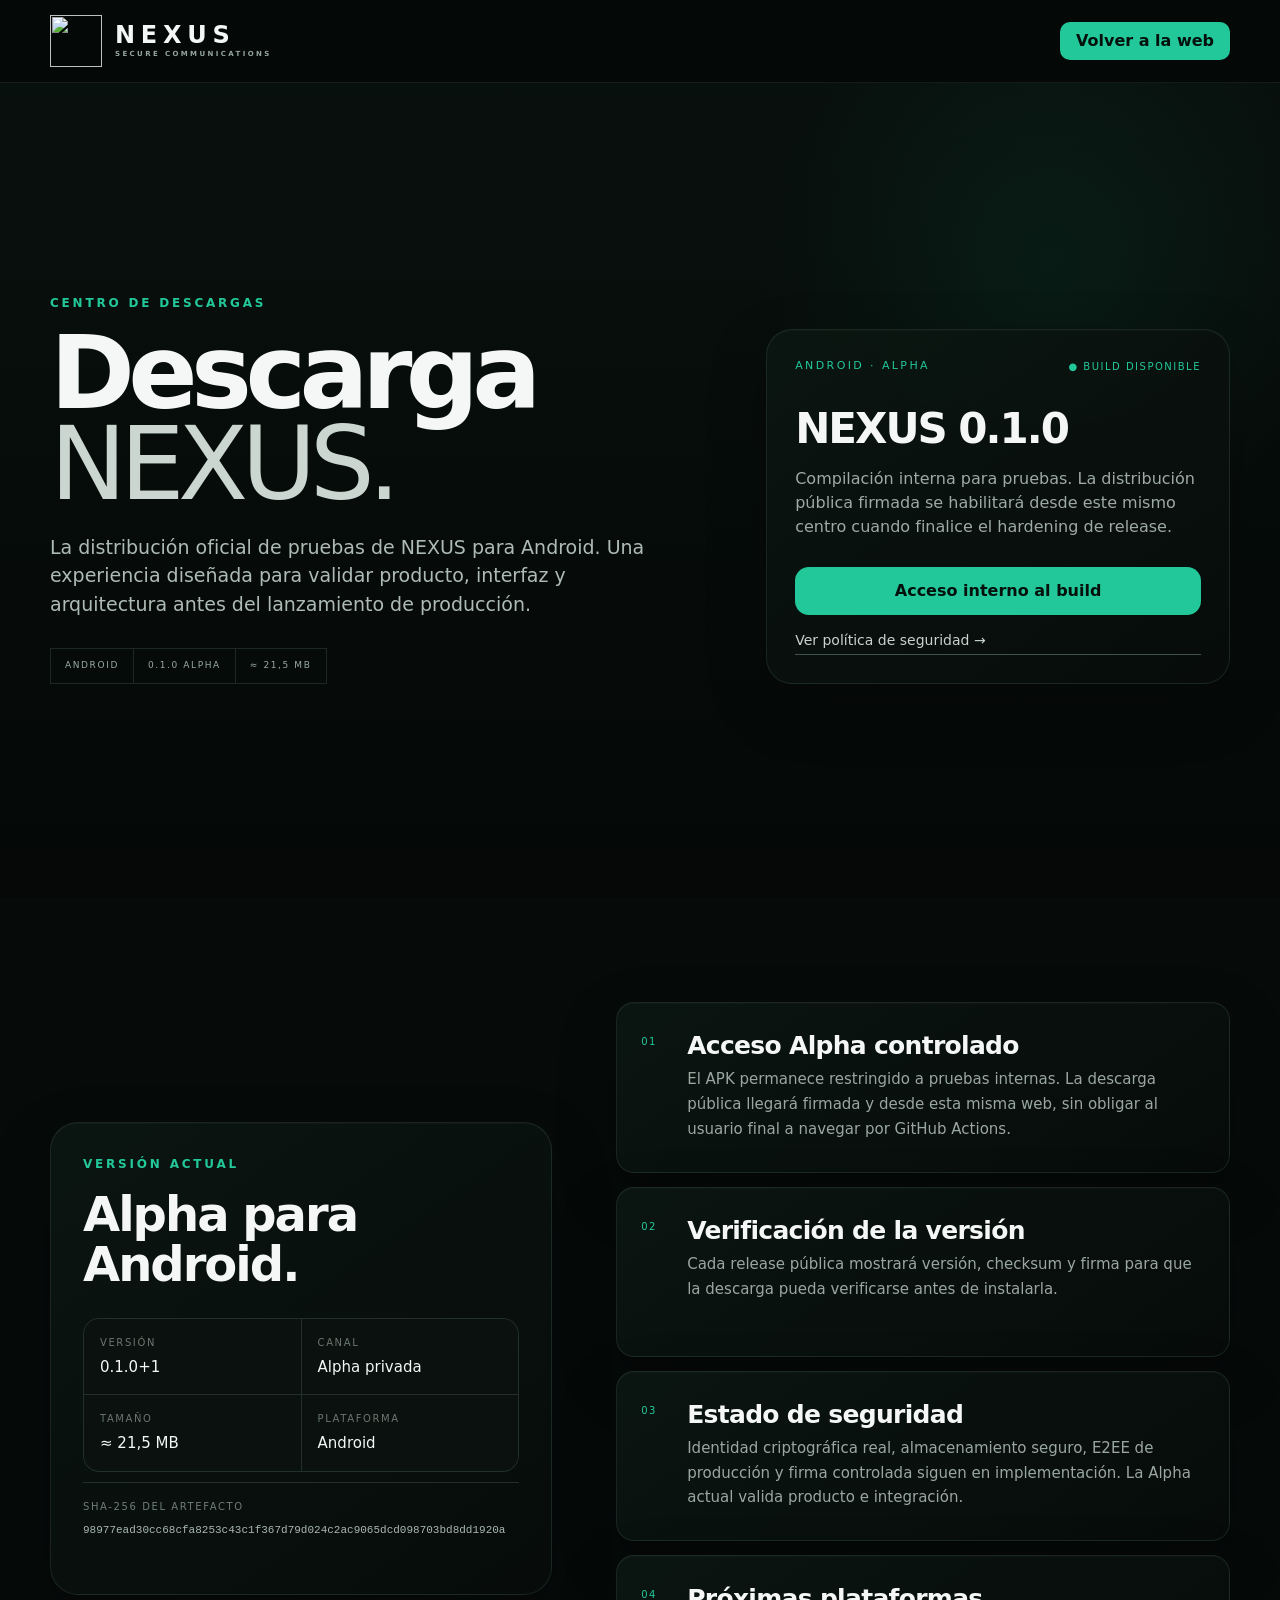
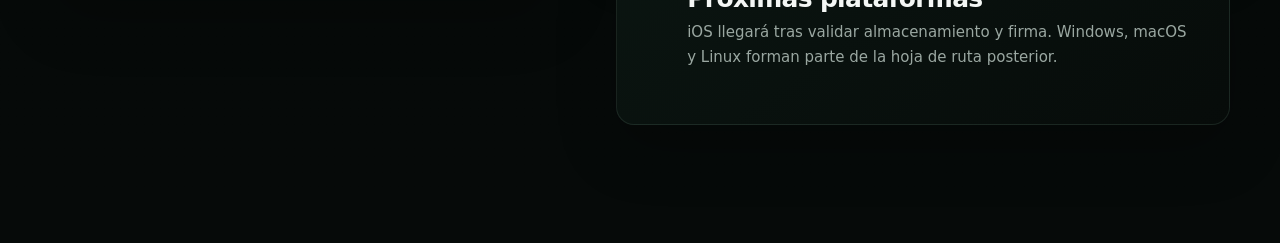
==== commit 5416a57f: "seo: mejorar estructura, metadatos y footer en downloads.html" ====
--- a/downloads.html
+++ b/downloads.html
@@ -1,20 +1,40 @@
 <!doctype html>
-<html lang="es">
+<html lang="es-ES">
 <head>
   <meta charset="utf-8">
   <meta name="viewport" content="width=device-width,initial-scale=1">
   <meta name="theme-color" content="#060a09">
-  <meta name="robots" content="index,follow">
-  <meta name="description" content="Descarga NEXUS para Android. Consulta versión, estado de la compilación, requisitos y SHA-256 de la versión Alpha.">
+  <meta name="robots" content="index,follow,max-image-preview:large,max-snippet:-1,max-video-preview:-1">
+  <meta name="description" content="Centro oficial de descargas de NEXUS para Android. Consulta la versión Alpha, estado de la compilación, tamaño, plataforma, SHA-256 y política de verificación de releases.">
   <link rel="canonical" href="https://fortisintel.github.io/nexus-website/downloads.html">
   <meta property="og:type" content="website">
   <meta property="og:locale" content="es_ES">
-  <meta property="og:title" content="Descargar NEXUS para Android">
-  <meta property="og:description" content="Centro oficial de descargas de NEXUS. Versión Alpha para Android, información de compilación y verificación.">
+  <meta property="og:title" content="Descargar NEXUS para Android | Versión Alpha y verificación">
+  <meta property="og:description" content="Centro oficial de descargas de NEXUS para Android. Consulta la versión Alpha, estado de la compilación, tamaño, plataforma, SHA-256 y política de verificación de releases.">
   <meta property="og:url" content="https://fortisintel.github.io/nexus-website/downloads.html">
-  <title>Descargar NEXUS para Android | NEXUS</title>
+  <title>Descargar NEXUS para Android | Versión Alpha y verificación</title>
   <link rel="icon" href="data:image/svg+xml,%3Csvg%20xmlns%3D%22http%3A%2F%2Fwww.w3.org%2F2000%2Fsvg%22%20viewBox%3D%220%200%2092%2092%22%3E%3Crect%20width%3D%2292%22%20height%3D%2292%22%20rx%3D%2220%22%20fill%3D%22%2307100D%22%2F%3E%3Cdefs%3E%3ClinearGradient%20id%3D%22g%22%20x1%3D%220%22%20y1%3D%220%22%20x2%3D%221%22%20y2%3D%221%22%3E%3Cstop%20offset%3D%220%25%22%20stop-color%3D%22%23C7FFF3%22%2F%3E%3Cstop%20offset%3D%2245%25%22%20stop-color%3D%22%2320C99A%22%2F%3E%3Cstop%20offset%3D%22100%25%22%20stop-color%3D%22%230A6B53%22%2F%3E%3C%2FlinearGradient%3E%3C%2Fdefs%3E%3Cpath%20d%3D%22M24%2069V23L68%2069V23%22%20fill%3D%22none%22%20stroke%3D%22url(%23g)%22%20stroke-width%3D%2216%22%20stroke-linecap%3D%22round%22%20stroke-linejoin%3D%22round%22%2F%3E%3C%2Fsvg%3E">
-  <link rel="stylesheet" href="assets/styles.css?v=20260921-brand-live-1">
+  <link rel="stylesheet" href="assets/styles.css?v=20260921-footer-seo-v4">
+  <meta property="og:site_name" content="NEXUS Secure Communications">
+  <meta name="twitter:card" content="summary">
+  <meta name="twitter:title" content="Descargar NEXUS para Android | Versión Alpha y verificación">
+  <meta name="twitter:description" content="Centro oficial de descargas de NEXUS para Android. Consulta la versión Alpha, estado de la compilación, tamaño, plataforma, SHA-256 y política de verificación de releases.">
+  <meta name="application-name" content="NEXUS">
+  <meta name="apple-mobile-web-app-title" content="NEXUS">
+  <meta name="color-scheme" content="dark">
+  <link rel="alternate" hreflang="es-ES" href="https://fortisintel.github.io/nexus-website/downloads.html">
+  <link rel="alternate" hreflang="x-default" href="https://fortisintel.github.io/nexus-website/downloads.html">
+  <link rel="manifest" href="/nexus-website/manifest.webmanifest">
+<script type="application/ld+json">
+{
+  "@context":"https://schema.org",
+  "@type":"BreadcrumbList",
+  "itemListElement":[
+    {"@type":"ListItem","position":1,"name":"NEXUS","item":"https://fortisintel.github.io/nexus-website/"},
+    {"@type":"ListItem","position":2,"name":"Descargas","item":"https://fortisintel.github.io/nexus-website/downloads.html"}
+  ]
+}
+</script>
 </head>
 <body>
   <header class="site-header">
--- a/assets/styles.css
+++ b/assets/styles.css
@@ -631,3 +631,80 @@
   .brand-original{width:172px!important;max-width:60vw!important}
   .footer-brand-original .brand-original{width:190px!important}
 }
+
+/* Brand hotfix: visible lockup, no white plaque */
+.brand-original-wrap,
+.footer-brand-original,
+.brand-original,
+.nexus-lockup{
+  display:none!important;
+}
+.brand{
+  display:inline-flex!important;
+  align-items:center!important;
+  padding:0!important;
+  background:none!important;
+  border:0!important;
+  box-shadow:none!important;
+  border-radius:0!important;
+}
+.brand-lockup-live{
+  display:inline-flex;
+  align-items:center;
+  gap:13px;
+  min-width:0;
+}
+.brand-symbol-live{
+  display:block;
+  width:52px;
+  height:52px;
+  object-fit:contain;
+  flex:0 0 auto;
+  filter:none!important;
+}
+.brand-type-live{
+  display:flex;
+  flex-direction:column;
+  justify-content:center;
+  gap:3px;
+  line-height:1;
+  white-space:nowrap;
+}
+.brand-type-live strong{
+  color:#f5f7f6;
+  font-family:Inter,system-ui,-apple-system,"Segoe UI",sans-serif;
+  font-size:24px;
+  font-weight:700;
+  letter-spacing:.24em;
+  line-height:1;
+}
+.brand-type-live small{
+  color:#96a59e;
+  font-family:Inter,system-ui,-apple-system,"Segoe UI",sans-serif;
+  font-size:7px;
+  font-weight:600;
+  letter-spacing:.34em;
+  line-height:1.25;
+}
+.footer-brand .brand-lockup-live{
+  margin-bottom:8px;
+}
+.footer-brand .brand-symbol-live{
+  width:58px;
+  height:58px;
+}
+.footer-brand .brand-type-live strong{
+  font-size:26px;
+}
+.footer-brand .brand-type-live small{
+  font-size:7.5px;
+}
+@media(max-width:600px){
+  .brand-lockup-live{gap:9px}
+  .brand-symbol-live{width:42px;height:42px}
+  .brand-type-live strong{font-size:18px;letter-spacing:.20em}
+  .brand-type-live small{font-size:5.5px;letter-spacing:.27em}
+  .footer-brand .brand-symbol-live{width:48px;height:48px}
+  .footer-brand .brand-type-live strong{font-size:21px}
+  .footer-brand .brand-type-live small{font-size:6px}
+}
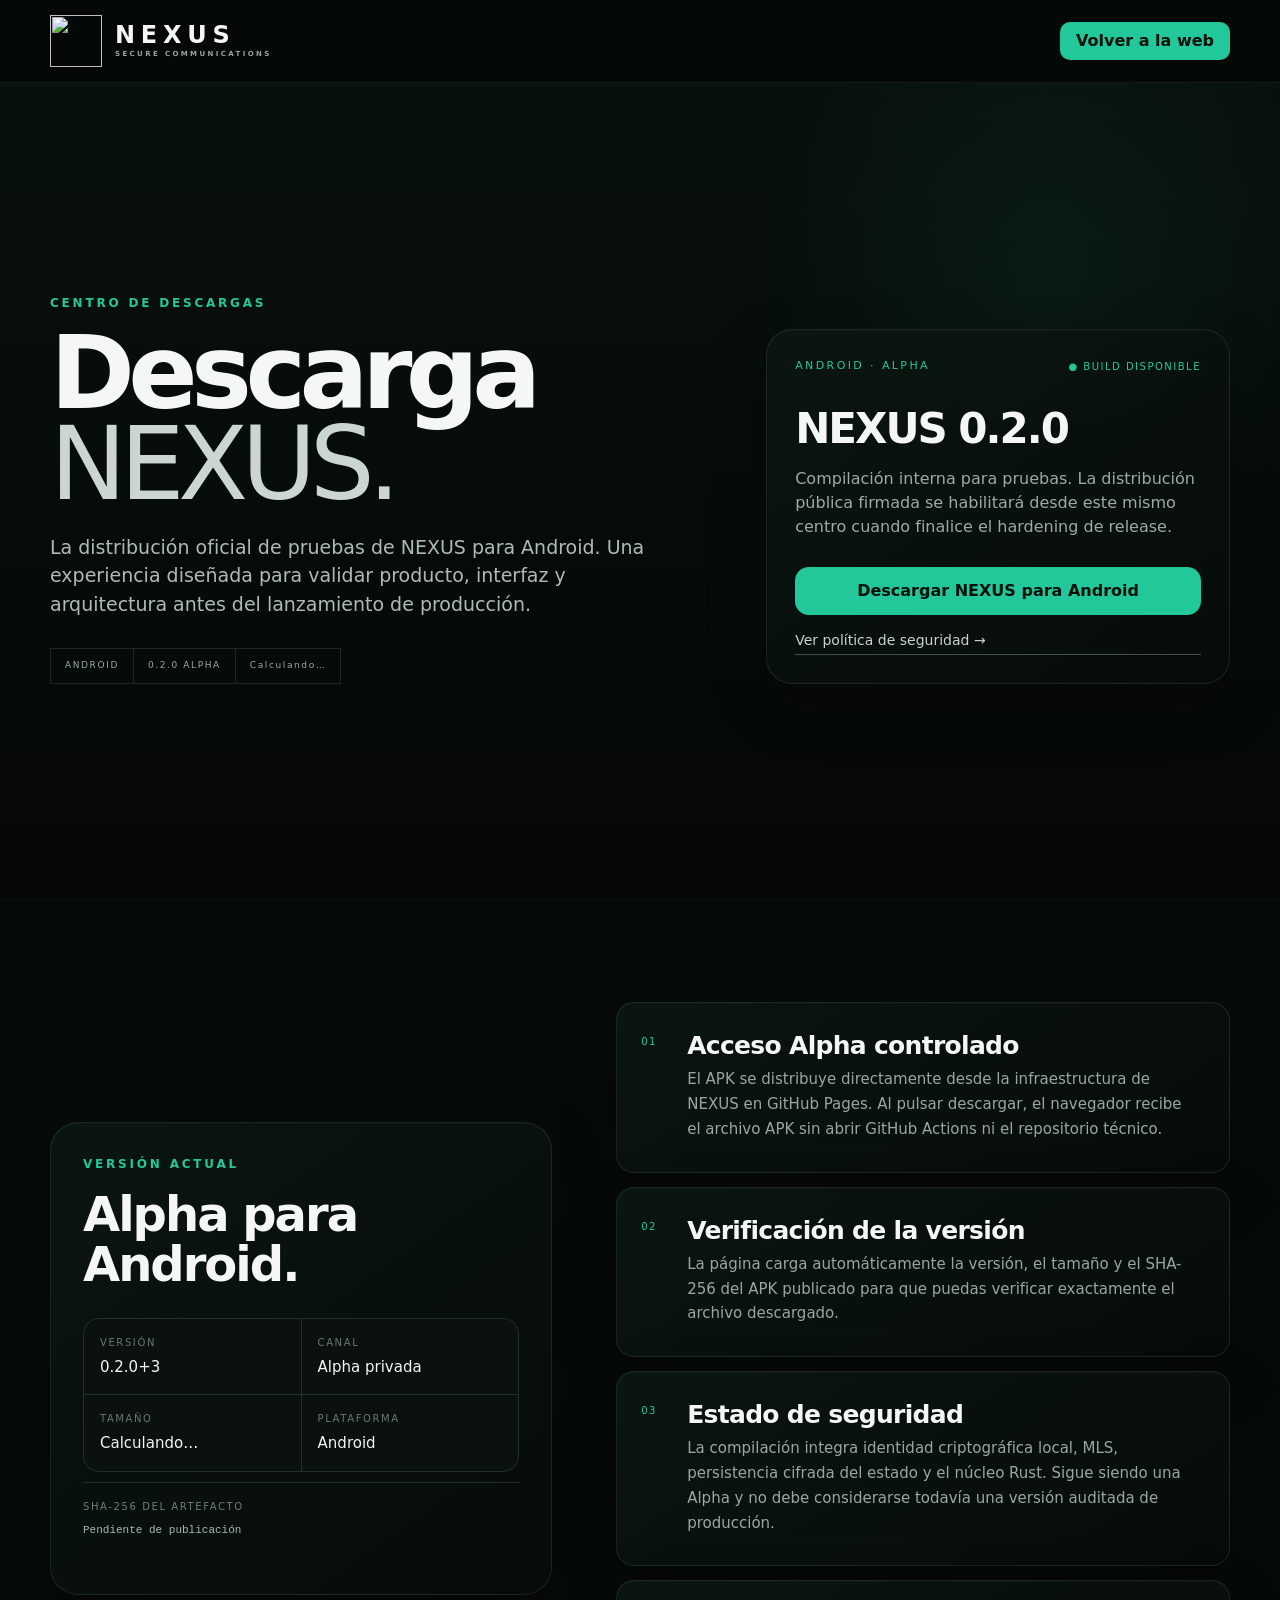
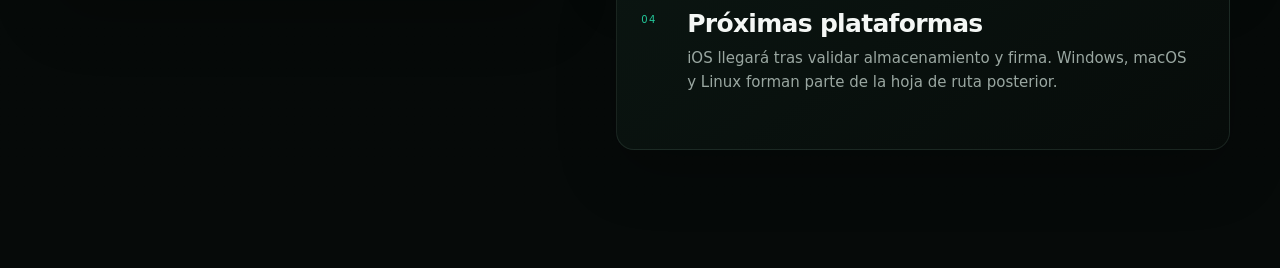
==== commit cee38451: "distribution: eliminar enlaces técnicos de GitHub en downloads.html" ====
--- a/downloads.html
+++ b/downloads.html
@@ -35,6 +35,19 @@
   ]
 }
 </script>
+<script type="application/ld+json">
+{
+  "@context":"https://schema.org",
+  "@type":"SoftwareApplication",
+  "name":"NEXUS",
+  "applicationCategory":"CommunicationApplication",
+  "operatingSystem":"Android",
+  "softwareVersion":"0.1.0 Alpha",
+  "url":"https://fortisintel.github.io/nexus-website/downloads.html",
+  "description":"Versión Alpha de NEXUS para Android, actualmente destinada a pruebas controladas.",
+  "inLanguage":"es-ES"
+}
+</script>
 </head>
 <body>
   <header class="site-header">
@@ -58,7 +71,7 @@
           <h1>Descarga<br><span>NEXUS.</span></h1>
           <p>La distribución oficial de pruebas de NEXUS para Android. Una experiencia diseñada para validar producto, interfaz y arquitectura antes del lanzamiento de producción.</p>
           <div class="download-version-line">
-            <span>ANDROID</span><span>0.1.0 ALPHA</span><span>≈ 21,5 MB</span>
+            <span>ANDROID</span><span id="release-version-line">0.2.0 ALPHA</span><span id="release-size-line">Calculando…</span>
           </div>
         </div>
 
@@ -67,10 +80,10 @@
             <span class="platform">ANDROID · ALPHA</span>
             <span class="release-status">● BUILD DISPONIBLE</span>
           </div>
-          <h2>NEXUS 0.1.0</h2>
+          <h2>NEXUS 0.2.0</h2>
           <p>Compilación interna para pruebas. La distribución pública firmada se habilitará desde este mismo centro cuando finalice el hardening de release.</p>
           <div class="download-glass-actions">
-            <a class="button button-wide" href="https://github.com/fortisintel/nexus-secure-communications/actions/runs/35602500460" rel="noopener">Acceso interno al build</a>
+            <a class="button button-wide" id="download-apk" href="https://fortisintel.github.io/nexus-secure-communications/NEXUS-Android-arm64.apk" download="NEXUS-Android-arm64.apk">Descargar NEXUS para Android</a>
             <a class="text-link" href="security.html">Ver política de seguridad →</a>
           </div>
         </aside>
@@ -84,14 +97,14 @@
           <p class="eyebrow">VERSIÓN ACTUAL</p>
           <h2>Alpha para Android.</h2>
           <dl class="release-facts release-facts-large">
-            <div><dt>Versión</dt><dd>0.1.0+1</dd></div>
+            <div><dt>Versión</dt><dd id="release-version">0.2.0+3</dd></div>
             <div><dt>Canal</dt><dd>Alpha privada</dd></div>
-            <div><dt>Tamaño</dt><dd>≈ 21,5 MB</dd></div>
+            <div><dt>Tamaño</dt><dd id="release-size">Calculando…</dd></div>
             <div><dt>Plataforma</dt><dd>Android</dd></div>
           </dl>
           <div class="release-hash">
             <span>SHA-256 DEL ARTEFACTO</span>
-            <code>98977ead30cc68cfa8253c43c1f367d79d024c2ac9065dcd098703bd8dd1920a</code>
+            <code id="release-sha">Pendiente de publicación</code>
           </div>
         </article>
 
@@ -99,17 +112,17 @@
           <article class="download-note" data-reveal>
             <span class="note-index">01</span>
             <h3>Acceso Alpha controlado</h3>
-            <p>El APK permanece restringido a pruebas internas. La descarga pública llegará firmada y desde esta misma web, sin obligar al usuario final a navegar por GitHub Actions.</p>
+            <p>El APK se distribuye directamente desde la infraestructura de NEXUS en GitHub Pages. Al pulsar descargar, el navegador recibe el archivo APK sin abrir GitHub Actions ni el repositorio técnico.</p>
           </article>
           <article class="download-note" data-reveal>
             <span class="note-index">02</span>
             <h3>Verificación de la versión</h3>
-            <p>Cada release pública mostrará versión, checksum y firma para que la descarga pueda verificarse antes de instalarla.</p>
+            <p>La página carga automáticamente la versión, el tamaño y el SHA-256 del APK publicado para que puedas verificar exactamente el archivo descargado.</p>
           </article>
           <article class="download-note" data-reveal>
             <span class="note-index">03</span>
             <h3>Estado de seguridad</h3>
-            <p>Identidad criptográfica real, almacenamiento seguro, E2EE de producción y firma controlada siguen en implementación. La Alpha actual valida producto e integración.</p>
+            <p>La compilación integra identidad criptográfica local, MLS, persistencia cifrada del estado y el núcleo Rust. Sigue siendo una Alpha y no debe considerarse todavía una versión auditada de producción.</p>
           </article>
           <article class="download-note" data-reveal>
             <span class="note-index">04</span>
@@ -121,5 +134,30 @@
     </section>
   </main>
   <script src="assets/site.js?v=20260921-clean-v3"></script>
+
+  <script>
+  (() => {
+    const metadataUrl = "https://fortisintel.github.io/nexus-secure-communications/latest.json";
+    fetch(metadataUrl, {cache: "no-store"})
+      .then(r => {
+        if (!r.ok) throw new Error("metadata unavailable");
+        return r.json();
+      })
+      .then(meta => {
+        const version = `${meta.version}+${meta.build}`;
+        const line = document.getElementById("release-version-line");
+        const v = document.getElementById("release-version");
+        const size = document.getElementById("release-size");
+        const sizeLine = document.getElementById("release-size-line");
+        const sha = document.getElementById("release-sha");
+        if (line) line.textContent = `${meta.version} ${String(meta.channel || "").toUpperCase()}`;
+        if (v) v.textContent = version;
+        if (size) size.textContent = meta.size || "Disponible";
+        if (sizeLine) sizeLine.textContent = meta.size || "Disponible";
+        if (sha) sha.textContent = meta.sha256 || "No disponible";
+      })
+      .catch(() => {});
+  })();
+  </script>
 </body>
 </html>
--- a/assets/styles.css
+++ b/assets/styles.css
@@ -708,3 +708,162 @@
   .footer-brand .brand-type-live strong{font-size:21px}
   .footer-brand .brand-type-live small{font-size:6px}
 }
+
+/* Footer + SEO detail pass */
+.site-footer{
+  position:relative;
+  padding:0!important;
+  border-top:1px solid rgba(141,177,160,.14)!important;
+  background:
+    radial-gradient(circle at 15% 0%,rgba(25,173,128,.07),transparent 25%),
+    linear-gradient(180deg,#07100d 0%,#040706 100%)!important;
+}
+.footer-main{
+  display:grid!important;
+  grid-template-columns:minmax(280px,1.2fr) minmax(520px,1.8fr)!important;
+  gap:clamp(52px,7vw,110px)!important;
+  padding-top:72px!important;
+  padding-bottom:58px!important;
+  align-items:start!important;
+}
+.footer-intro{max-width:440px}
+.footer-logo{
+  display:inline-flex;
+  color:inherit;
+  text-decoration:none;
+  margin-bottom:26px;
+}
+.footer-logo .brand-symbol-live{width:54px;height:54px}
+.footer-logo .brand-type-live strong{font-size:25px}
+.footer-statement{
+  max-width:410px;
+  margin:0 0 24px;
+  color:#98a79f;
+  font-size:15px;
+  line-height:1.7;
+}
+.footer-status{
+  display:inline-flex;
+  align-items:center;
+  gap:9px;
+  padding:9px 12px;
+  border:1px solid rgba(87,184,147,.14);
+  border-radius:999px;
+  background:rgba(16,35,28,.62);
+  color:#91a098;
+  font-size:11px;
+  letter-spacing:.04em;
+}
+.footer-status strong{color:#c8d6cf;font-weight:600}
+.footer-status-dot{
+  width:7px;height:7px;border-radius:50%;
+  background:#22c99b;
+  box-shadow:0 0 12px rgba(34,201,155,.55);
+}
+.footer-nav{
+  display:grid;
+  grid-template-columns:repeat(3,minmax(140px,1fr));
+  gap:34px;
+}
+.footer-column{
+  display:flex;
+  flex-direction:column;
+  gap:12px;
+}
+.footer-column h2{
+  margin:0 0 7px;
+  color:#eef3f0;
+  font-size:11px;
+  font-weight:650;
+  letter-spacing:.16em;
+  text-transform:uppercase;
+}
+.footer-column a,
+.footer-legal a{
+  color:#8f9e96;
+  text-decoration:none;
+  font-size:13px;
+  line-height:1.45;
+  transition:color .18s ease;
+}
+.footer-column a:hover,
+.footer-column a:focus-visible,
+.footer-legal a:hover,
+.footer-legal a:focus-visible{color:#e5eeea}
+.footer-bottom{
+  display:flex!important;
+  align-items:center!important;
+  justify-content:space-between!important;
+  gap:30px!important;
+  padding-top:22px!important;
+  padding-bottom:26px!important;
+  border-top:1px solid rgba(141,177,160,.10);
+}
+.footer-bottom p{
+  max-width:820px;
+  margin:0;
+  color:#68766f;
+  font-size:10.5px;
+  line-height:1.6;
+}
+.footer-legal{display:flex;gap:18px;flex-wrap:wrap}
+.footer-legal a{font-size:11px}
+
+.faq-section{padding-top:105px;padding-bottom:112px}
+.faq-grid{
+  display:grid;
+  grid-template-columns:1fr 1fr;
+  gap:12px;
+  margin-top:42px;
+}
+.faq-grid details{
+  border:1px solid rgba(132,174,155,.13);
+  border-radius:18px;
+  background:linear-gradient(145deg,rgba(10,18,15,.92),rgba(7,12,10,.96));
+  padding:0 22px;
+}
+.faq-grid summary{
+  cursor:pointer;
+  list-style:none;
+  padding:22px 32px 22px 0;
+  position:relative;
+  color:#e7eeea;
+  font-size:15px;
+  font-weight:600;
+  line-height:1.4;
+}
+.faq-grid summary::-webkit-details-marker{display:none}
+.faq-grid summary::after{
+  content:"+";
+  position:absolute;
+  right:0;
+  top:18px;
+  color:#22c99b;
+  font-size:23px;
+  font-weight:300;
+}
+.faq-grid details[open] summary::after{content:"−"}
+.faq-grid details p{
+  margin:0 0 22px;
+  color:#8f9e96;
+  font-size:14px;
+  line-height:1.7;
+}
+
+@media(max-width:900px){
+  .footer-main{grid-template-columns:1fr!important;gap:46px!important}
+  .footer-nav{grid-template-columns:repeat(3,1fr)}
+  .faq-grid{grid-template-columns:1fr}
+}
+@media(max-width:600px){
+  .footer-main{padding-top:52px!important;padding-bottom:38px!important}
+  .footer-nav{grid-template-columns:1fr 1fr;gap:34px 24px}
+  .footer-bottom{align-items:flex-start!important;flex-direction:column!important;gap:16px!important}
+  .footer-statement{font-size:14px}
+  .faq-section{padding-top:76px;padding-bottom:78px}
+  .faq-grid{margin-top:28px}
+  .faq-grid details{padding:0 18px}
+}
+@media(max-width:420px){
+  .footer-nav{grid-template-columns:1fr}
+}
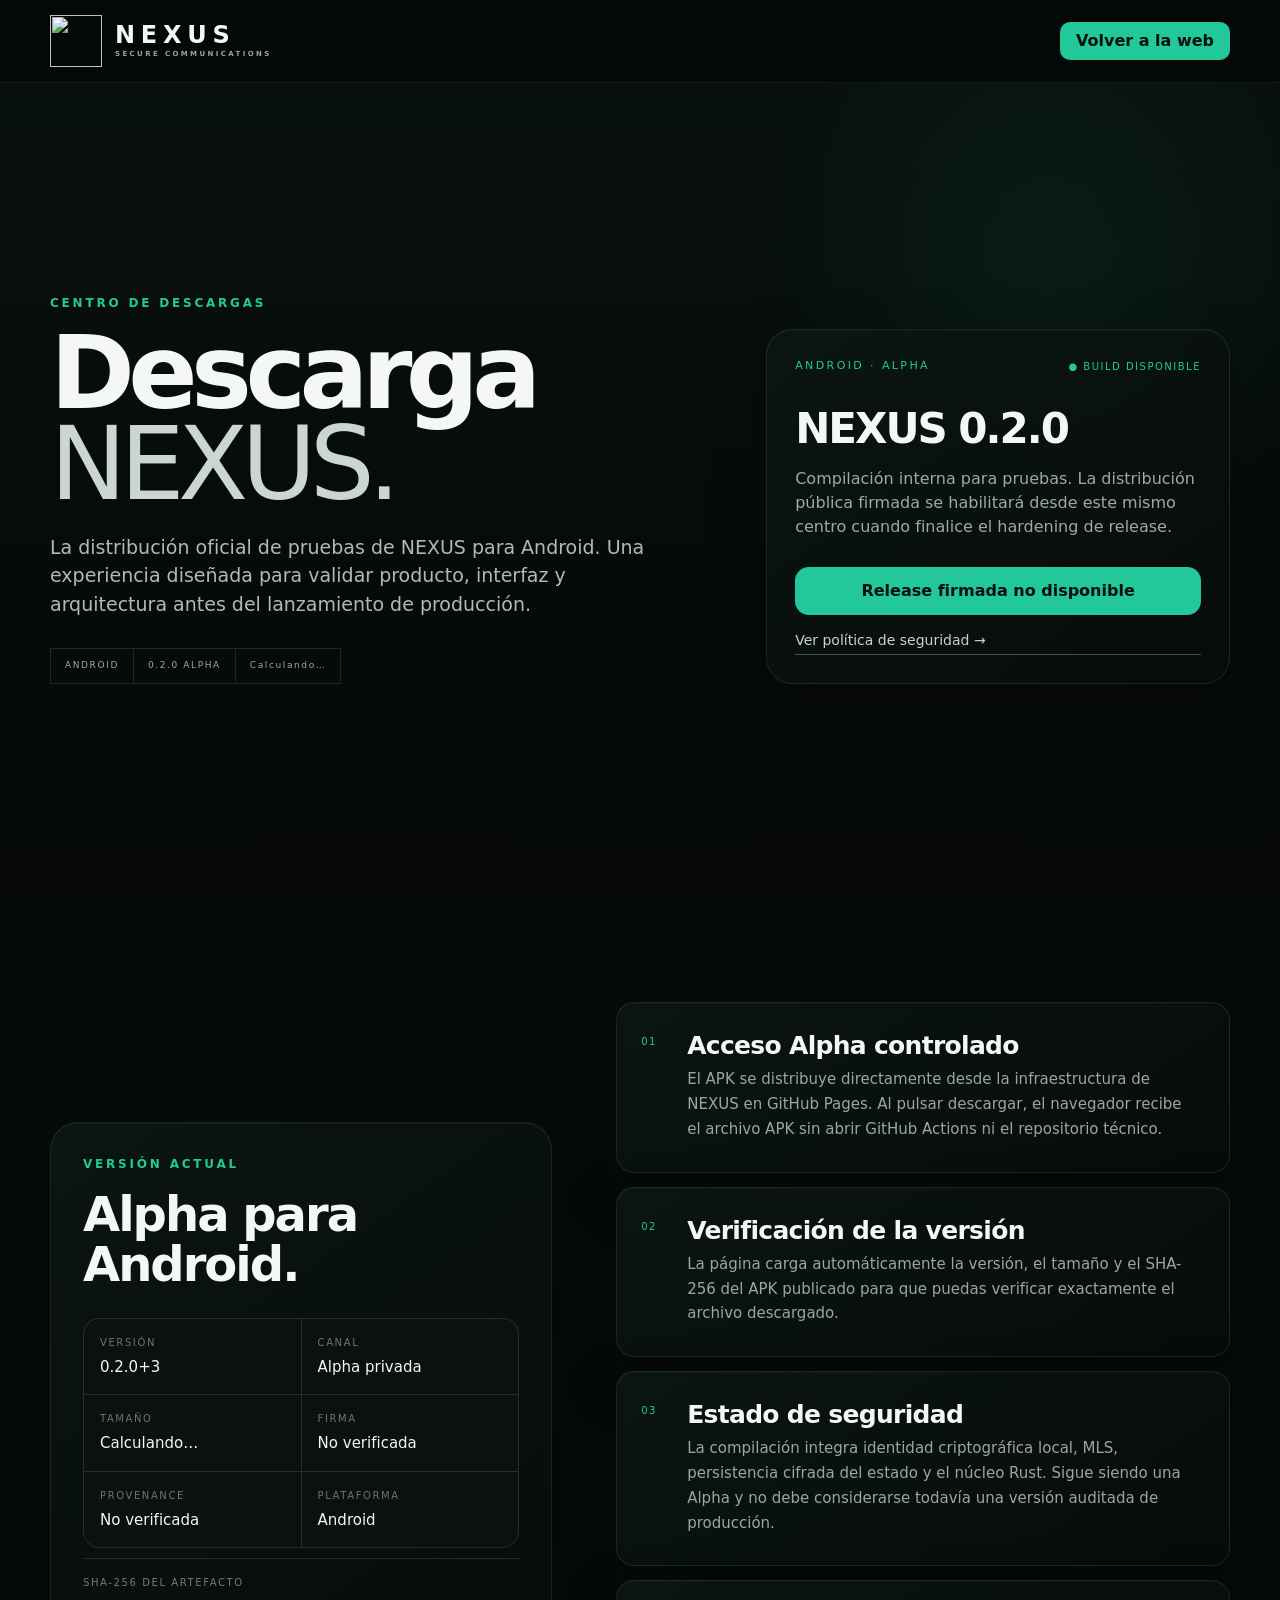
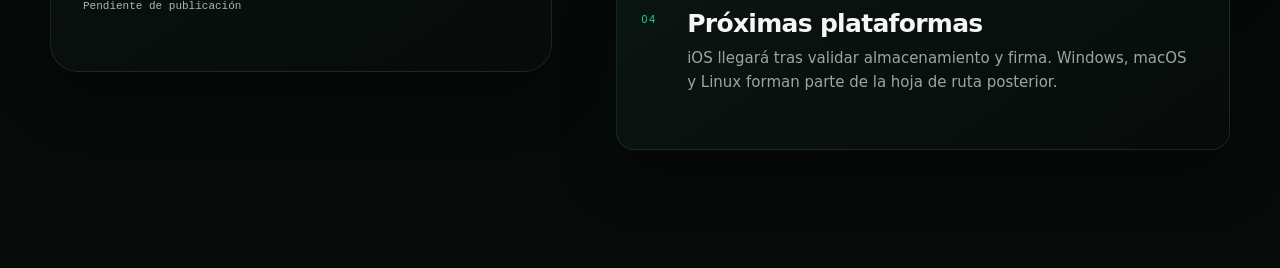
==== commit 0b2d4ae7: "security: bloquear descarga pública sin firma y provenance" ====
--- a/downloads.html
+++ b/downloads.html
@@ -83,7 +83,7 @@
           <h2>NEXUS 0.2.0</h2>
           <p>Compilación interna para pruebas. La distribución pública firmada se habilitará desde este mismo centro cuando finalice el hardening de release.</p>
           <div class="download-glass-actions">
-            <a class="button button-wide" id="download-apk" href="https://fortisintel.github.io/nexus-secure-communications/NEXUS-Android-arm64.apk" download="NEXUS-Android-arm64.apk">Descargar NEXUS para Android</a>
+            <a class="button button-wide" id="download-apk" href="#" aria-disabled="true" data-ready="false">Verificando release firmada…</a>
             <a class="text-link" href="security.html">Ver política de seguridad →</a>
           </div>
         </aside>
@@ -100,6 +100,8 @@
             <div><dt>Versión</dt><dd id="release-version">0.2.0+3</dd></div>
             <div><dt>Canal</dt><dd>Alpha privada</dd></div>
             <div><dt>Tamaño</dt><dd id="release-size">Calculando…</dd></div>
+<div><dt>Firma</dt><dd id="release-signing">Verificando…</dd></div>
+<div><dt>Provenance</dt><dd id="release-provenance">Verificando…</dd></div>
             <div><dt>Plataforma</dt><dd>Android</dd></div>
           </dl>
           <div class="release-hash">
@@ -138,25 +140,61 @@
   <script>
   (() => {
     const metadataUrl = "https://fortisintel.github.io/nexus-secure-communications/latest.json";
+    const directApk = "https://fortisintel.github.io/nexus-secure-communications/NEXUS-Android-arm64.apk";
+    const button = document.getElementById("download-apk");
+
+    const failClosed = (message) => {
+      if (button) {
+        button.removeAttribute("href");
+        button.removeAttribute("download");
+        button.setAttribute("aria-disabled", "true");
+        button.dataset.ready = "false";
+        button.textContent = message || "Release firmada no disponible";
+      }
+      const signing = document.getElementById("release-signing");
+      const provenance = document.getElementById("release-provenance");
+      if (signing) signing.textContent = "No verificada";
+      if (provenance) provenance.textContent = "No verificada";
+    };
+
+    failClosed("Verificando release firmada…");
+
     fetch(metadataUrl, {cache: "no-store"})
       .then(r => {
         if (!r.ok) throw new Error("metadata unavailable");
         return r.json();
       })
       .then(meta => {
+        if (meta.signed !== true || meta.provenance !== true) {
+          throw new Error("release is not signed and attested");
+        }
+
         const version = `${meta.version}+${meta.build}`;
         const line = document.getElementById("release-version-line");
         const v = document.getElementById("release-version");
         const size = document.getElementById("release-size");
         const sizeLine = document.getElementById("release-size-line");
         const sha = document.getElementById("release-sha");
+        const signing = document.getElementById("release-signing");
+        const provenance = document.getElementById("release-provenance");
+
         if (line) line.textContent = `${meta.version} ${String(meta.channel || "").toUpperCase()}`;
         if (v) v.textContent = version;
         if (size) size.textContent = meta.size || "Disponible";
         if (sizeLine) sizeLine.textContent = meta.size || "Disponible";
         if (sha) sha.textContent = meta.sha256 || "No disponible";
+        if (signing) signing.textContent = "Verificada";
+        if (provenance) provenance.textContent = "Verificada";
+
+        if (button) {
+          button.href = directApk;
+          button.download = "NEXUS-Android-arm64.apk";
+          button.removeAttribute("aria-disabled");
+          button.dataset.ready = "true";
+          button.textContent = "Descargar NEXUS para Android";
+        }
       })
-      .catch(() => {});
+      .catch(() => failClosed("Release firmada no disponible"));
   })();
   </script>
 </body>
--- a/assets/styles.css
+++ b/assets/styles.css
@@ -867,3 +867,22 @@
 @media(max-width:420px){
   .footer-nav{grid-template-columns:1fr}
 }
+
+/* Internal NEXUS documentation */
+.docs-page{padding-top:112px;padding-bottom:120px;max-width:1040px}
+.docs-page>h1{max-width:880px;margin:12px 0 28px;font-size:clamp(42px,6vw,74px);line-height:.98;letter-spacing:-.04em}
+.docs-prose{max-width:900px}
+.docs-prose .lead{font-size:20px;line-height:1.65;color:#aab8b1;max-width:820px;margin-bottom:52px}
+.docs-prose h2{margin:52px 0 16px;font-size:26px;letter-spacing:-.02em;color:#eef5f2}
+.docs-prose p,.docs-prose li{color:#94a39b;font-size:15px;line-height:1.75}
+.docs-prose ul{padding-left:22px}
+.architecture-stack{display:grid;grid-template-columns:1fr 1fr;gap:12px;margin:28px 0 42px}
+.architecture-stack>div,.roadmap-block{padding:22px;border:1px solid rgba(132,174,155,.13);border-radius:18px;background:linear-gradient(145deg,rgba(10,18,15,.92),rgba(7,12,10,.96))}
+.architecture-stack strong{display:block;color:#eef5f2;margin-bottom:8px}
+.architecture-stack span{color:#87978e;font-size:13px;line-height:1.6}
+.roadmap-web{display:grid;gap:14px}
+.roadmap-block h2{margin:8px 0 9px}
+.roadmap-block p{margin:0}
+.status-done,.status-progress,.status-next{display:inline-block;font-size:9px;font-weight:700;letter-spacing:.18em}
+.status-done{color:#22c79a}.status-progress{color:#b9ffe9}.status-next{color:#82928a}
+@media(max-width:700px){.architecture-stack{grid-template-columns:1fr}.docs-page{padding-top:86px;padding-bottom:86px}}
